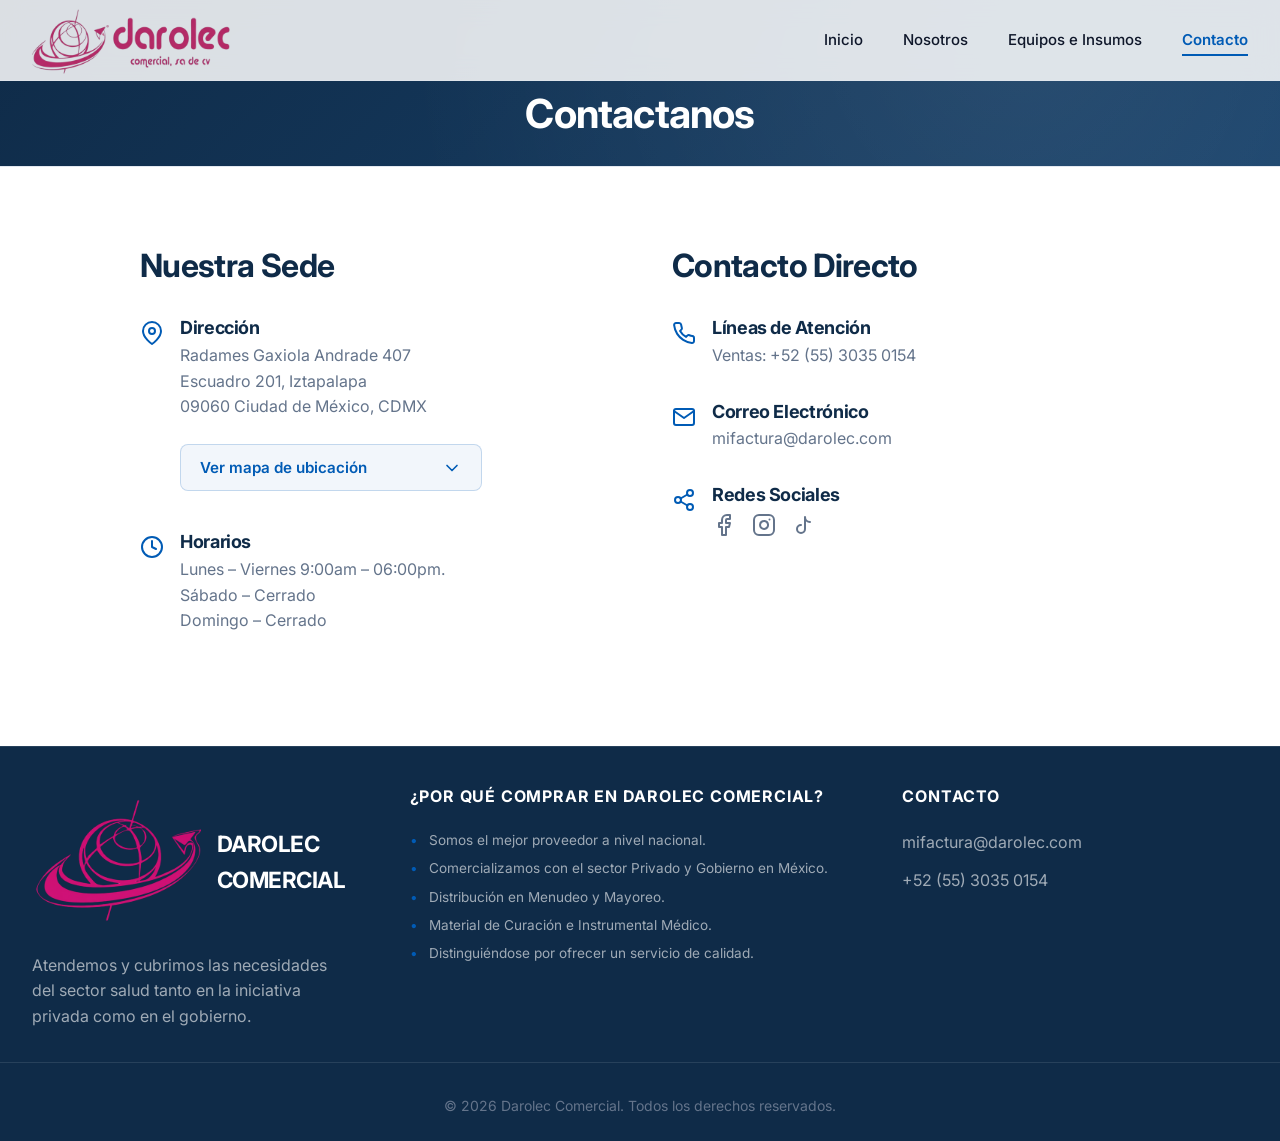
==== corporativa.html @ 9b3cd38b ".9.0" ====
<!DOCTYPE html>
<html lang="es">

<head>
    <meta charset="UTF-8">
    <meta name="viewport" content="width=device-width, initial-scale=1.0">
    <meta name="referrer" content="strict-origin-when-cross-origin">
    <title>Información Corporativa - Darolec Comercial</title>
    <meta name="description"
        content="Conoce más sobre Darolec Comercial, nuestra misión, visión y ubicación. Tu aliado confiable en equipamiento médico.">
    <!-- Google Fonts & Preloads -->
    <link rel="preconnect" href="https://fonts.googleapis.com">
    <link rel="preconnect" href="https://fonts.gstatic.com" crossorigin>
    <link rel="dns-prefetch" href="https://fonts.googleapis.com">
    <link rel="preload" href="css/styles.css" as="style">
    <link rel="preload" href="assets/logos/logolargosinfondo.png" as="image" fetchpriority="high">
    <link href="https://fonts.googleapis.com/css2?family=Inter:wght@300;400;500;600;700&display=swap" rel="stylesheet">
    <link rel="stylesheet" href="css/styles.css">

</head>

<body>
    <!-- Navbar -->
    <a class="skip-link" href="#main">Saltar al contenido</a>
    <noscript><div class="noscript-warning">Activa JavaScript para la mejor experiencia interactiva en esta página.</div></noscript>
    <header class="navbar" id="navbar">
        <div class="container navbar-container">
            <a href="index.html" class="logo">
                <img src="assets/logos/logolargosinfondo.png" alt="Darolec Comercial Logo Largo"
                    fetchpriority="high">
            </a>
            <nav class="nav-links" id="primary-navigation" aria-label="Menú principal">
                <a href="index.html#home">Inicio</a>
                <a href="nosotros.html">Nosotros</a>
                <a href="productos.html">Equipos e Insumos</a>
                <a href="corporativa.html" class="active-link" aria-current="page">Contacto</a>
            </nav>
            <button class="mobile-menu-btn" aria-label="Abrir menú" aria-controls="primary-navigation" aria-expanded="false" id="mobile-menu-btn">
                <span></span>
                <span></span>
                <span></span>
            </button>
        </div>
    </header>

    <main id="main">
        <!-- Page Header -->
        <section class="page-header">
            <div class="container">
                <h1>Contactanos</h1>
            </div>
        </section>

        <!-- Location & Contact -->
        <section class="contact-location" id="contact">
            <div class="container">
                <div class="contact-grid">
                    <div class="contact-info-panel">
                        <h2>Nuestra Sede</h2>

                        <div class="info-item">
                            <div class="info-icon">
                                <svg width="24" height="24" viewBox="0 0 24 24" fill="none" stroke="currentColor"
                                    stroke-width="2" stroke-linecap="round" stroke-linejoin="round">
                                    <path d="M21 10c0 7-9 13-9 13s-9-6-9-13a9 9 0 0 1 18 0z" />
                                    <circle cx="12" cy="10" r="3" />
                                </svg>
                            </div>
                            <div class="info-content">
                                <h4>Dirección</h4>
                                <p>Radames Gaxiola Andrade 407<br>Escuadro 201, Iztapalapa<br>09060 Ciudad de México,
                                    CDMX</p>

                                <!-- Mapa interactivo -->
                                <div class="interactive-map-section">
                                    <button type="button" class="btn-map-toggle" id="btnToggleMap" aria-expanded="false" aria-controls="mapCollapse">
                                        <span>Ver mapa de ubicación</span>
                                        <svg class="map-chevron" id="mapChevron" width="20" height="20"
                                            viewBox="0 0 24 24" fill="none" stroke="currentColor" stroke-width="2"
                                            stroke-linecap="round" stroke-linejoin="round">
                                            <polyline points="6 9 12 15 18 9"></polyline>
                                        </svg>
                                    </button>
                                    <div class="map-collapse-container" id="mapCollapse" aria-hidden="true">
                                        <div class="map-container-inner">
                                            <iframe
                                                title="Mapa de ubicación de Darolec Comercial"
                                                src="https://www.google.com/maps/embed?pb=!1m18!1m12!1m3!1d3764.182037860565!2d-99.11660352625505!3d19.36126894295797!2m3!1f0!2f0!3f0!3m2!1i1024!2i768!4f13.1!3m3!1m2!1s0x85d1fe12f3b15f97%3A0x2757c1150486398f!2sGral.%20Radam%C3%A9s%20Gaxiola%20Andrade%20407%2C%20Escuadr%C3%B3n%20201%2C%20Iztapalapa%2C%2009060%20Ciudad%20de%20M%C3%A9xico%2C%20CDMX!5e0!3m2!1ses!2smx!4v1777330257486!5m2!1ses!2smx"
                                                allowfullscreen loading="lazy"
                                                referrerpolicy="no-referrer-when-downgrade"></iframe>
                                        </div>
                                    </div>
                                </div>
                            </div>
                        </div>

                        <div class="info-item">
                            <div class="info-icon">
                                <svg width="24" height="24" viewBox="0 0 24 24" fill="none" stroke="currentColor"
                                    stroke-width="2" stroke-linecap="round" stroke-linejoin="round">
                                    <circle cx="12" cy="12" r="10"></circle>
                                    <polyline points="12 6 12 12 16 14"></polyline>
                                </svg>
                            </div>
                            <div class="info-content">
                                <h4>Horarios</h4>
                                <p>Lunes – Viernes 9:00am – 06:00pm.<br>
                                    Sábado – Cerrado<br>
                                    Domingo – Cerrado</p>
                            </div>
                        </div>
                    </div>

                    <div class="contact-info-panel">
                        <h2>Contacto Directo</h2>

                        <div class="info-item">
                            <div class="info-icon">
                                <svg width="24" height="24" viewBox="0 0 24 24" fill="none" stroke="currentColor"
                                    stroke-width="2" stroke-linecap="round" stroke-linejoin="round">
                                    <path
                                        d="M22 16.92v3a2 2 0 0 1-2.18 2 19.79 19.79 0 0 1-8.63-3.07 19.5 19.5 0 0 1-6-6 19.79 19.79 0 0 1-3.07-8.67A2 2 0 0 1 4.11 2h3a2 2 0 0 1 2 1.72 12.84 12.84 0 0 0 .7 2.81 2 2 0 0 1-.45 2.11L8.09 9.91a16 16 0 0 0 6 6l1.27-1.27a2 2 0 0 1 2.11-.45 12.84 12.84 0 0 0 2.81.7A2 2 0 0 1 22 16.92z" />
                                </svg>
                            </div>
                            <div class="info-content">
                                <h4>Líneas de Atención</h4>
                                <p>Ventas: +52 (55) 3035 0154</p>
                            </div>
                        </div>

                        <div class="info-item">
                            <div class="info-icon">
                                <svg width="24" height="24" viewBox="0 0 24 24" fill="none" stroke="currentColor"
                                    stroke-width="2" stroke-linecap="round" stroke-linejoin="round">
                                    <path
                                        d="M4 4h16c1.1 0 2 .9 2 2v12c0 1.1-.9 2-2 2H4c-1.1 0-2-.9-2-2V6c0-1.1.9-2 2-2z" />
                                    <polyline points="22,6 12,13 2,6" />
                                </svg>
                            </div>
                            <div class="info-content">
                                <h4>Correo Electrónico</h4>
                                <p>mifactura@darolec.com</p>
                            </div>
                        </div>

                        <div class="info-item">
                            <div class="info-icon">
                                <svg width="24" height="24" viewBox="0 0 24 24" fill="none" stroke="currentColor"
                                    stroke-width="2" stroke-linecap="round" stroke-linejoin="round">
                                    <circle cx="18" cy="5" r="3"></circle>
                                    <circle cx="6" cy="12" r="3"></circle>
                                    <circle cx="18" cy="19" r="3"></circle>
                                    <line x1="8.59" y1="13.51" x2="15.42" y2="17.49"></line>
                                    <line x1="15.41" y1="6.51" x2="8.59" y2="10.49"></line>
                                </svg>
                            </div>
                            <div class="info-content">
                                <h4>Redes Sociales</h4>
                                <div class="social-links-container">
                                    <button type="button" aria-label="Facebook" class="social-link">
                                        <svg width="24" height="24" viewBox="0 0 24 24" fill="none"
                                            stroke="currentColor" stroke-width="2" stroke-linecap="round"
                                            stroke-linejoin="round">
                                            <path d="M18 2h-3a5 5 0 0 0-5 5v3H7v4h3v8h4v-8h3l1-4h-4V7a1 1 0 0 1 1-1h3z">
                                            </path>
                                        </svg>
                                    </button>
                                    <button type="button" aria-label="Instagram" class="social-link">
                                        <svg width="24" height="24" viewBox="0 0 24 24" fill="none"
                                            stroke="currentColor" stroke-width="2" stroke-linecap="round"
                                            stroke-linejoin="round">
                                            <rect x="2" y="2" width="20" height="20" rx="5" ry="5"></rect>
                                            <path d="M16 11.37A4 4 0 1 1 12.63 8 4 4 0 0 1 16 11.37z"></path>
                                            <line x1="17.5" y1="6.5" x2="17.51" y2="6.5"></line>
                                        </svg>
                                    </button>
                                    <button type="button" aria-label="TikTok" class="social-link">
                                        <svg width="24" height="24" viewBox="0 0 24 24" fill="none"
                                            stroke="currentColor" stroke-width="2" stroke-linecap="round"
                                            stroke-linejoin="round">
                                            <path d="M9 12a4 4 0 1 0 4 4V4a5 5 0 0 0 5 5"></path>
                                        </svg>
                                    </button>
                                </div>
                            </div>
                        </div>


                    </div>
                </div>
            </div>
        </section>

    </main>

    <!-- Footer -->
    <footer class="footer">
        <div class="container footer-container">
            <div class="footer-brand">
                <div class="logo">
                    <img src="assets/logos/logo pequeño sinfondo.png" alt="Darolec Comercial Logo" loading="lazy">
                    <span class="logo-wordmark">Darolec <span>Comercial</span></span>
                </div>
                <p>Atendemos y cubrimos las necesidades del sector salud tanto en la iniciativa privada como en el
                    gobierno.</p>
            </div>
            <div class="footer-links">
                <h4>¿Por qué comprar en Darolec Comercial?</h4>
                <ul>
                    <li><span>•</span> Somos el mejor proveedor a nivel nacional.</li>
                    <li><span>•</span> Comercializamos con el sector Privado y Gobierno en México.</li>
                    <li><span>•</span> Distribución en Menudeo y Mayoreo.</li>
                    <li><span>•</span> Material de Curación e Instrumental Médico.</li>
                    <li><span>•</span> Distinguiéndose por ofrecer un servicio de calidad.</li>
                </ul>
            </div>
            <div class="footer-contact">
                <h4>Contacto</h4>
                <p>mifactura@darolec.com</p>
                <p>+52 (55) 3035 0154</p>
            </div>
        </div>
        <div class="footer-bottom">
            <p>&copy; 2026 Darolec Comercial. Todos los derechos reservados.</p>
        </div>
    </footer>

    <noscript>
        <div class="noscript-warning">Este sitio requiere JavaScript para el menú y contenido interactivo. Por favor habilita JavaScript en tu navegador.</div>
    </noscript>
    <script src="js/main.js" defer></script>
</body>

</html>
---- css/styles.css ----
/* Variables Generales */
:root {
  /* Premium Medical Blue Palette */
  --primary: #0f2b48;
  --primary-light: #18426b;
  --accent: #005bb5;
  /* Darkened from #0066cc */
  --accent-hover: #00458a;
  /* Darkened from #0052a3 */
  --accent-glow: rgba(0, 91, 181, 0.4);

  /* Neutral Slate */
  --bg-color: #f8fafc;
  --surface: #ffffff;
  --text-main: #0f172a;
  --text-muted: #64748b;
  --border: #e2e8f0;

  /* Functional */
  --success: #10b981;
  --trust: #0ea5e9;

  /* Typography */
  --font-sans: 'Inter', system-ui, -apple-system, sans-serif;
  font-display: swap;

  /* Shadows */
  --shadow-sm: 0 1px 2px 0 rgba(0, 0, 0, 0.05);
  --shadow-md: 0 4px 6px -1px rgba(0, 0, 0, 0.1), 0 2px 4px -1px rgba(0, 0, 0, 0.06);
  --shadow-lg: 0 10px 15px -3px rgba(0, 0, 0, 0.1), 0 4px 6px -2px rgba(0, 0, 0, 0.05);
  --shadow-glow: 0 0 20px var(--accent-glow);

  /* Transitions */
  --transition-fast: 0.2s cubic-bezier(0.4, 0, 0.2, 1);
  --transition-smooth: 0.4s cubic-bezier(0.4, 0, 0.2, 1);
}

* {
  box-sizing: border-box;
  margin: 0;
  padding: 0;
}

/* Skip link (accessibility) */
.skip-link {
  position: absolute;
  left: -9999px;
  top: auto;
  width: 1px;
  height: 1px;
  overflow: hidden;
}
.skip-link:focus {
  left: 1rem;
  top: 1rem;
  width: auto;
  height: auto;
  padding: 0.5rem 1rem;
  background: var(--accent);
  color: #fff;
  z-index: 2000;
  border-radius: 4px;
  text-decoration: none;
}

.sr-only {
  position: absolute;
  width: 1px;
  height: 1px;
  padding: 0;
  margin: -1px;
  overflow: hidden;
  clip: rect(0, 0, 0, 0);
  white-space: nowrap;
  border: 0;
}

/* Noscript warning style (moved from inline) */
.noscript-warning {
  background: #fff3cd;
  color: #664d03;
  padding: 1rem;
  text-align: center;
  border: 1px solid #ffeeba;
}

/* Placeholder icon default (hidden) and centering when shown) */
.placeholder-icon {
  display: none;
  align-items: center;
  justify-content: center;
  width: 100%;
  height: 100%;
  color: var(--text-muted);
  opacity: 0.5;
}

/* Gallery nav buttons hidden by default; JS will set display when needed */
.gallery-nav {
  display: none;
}

/* Remove inline margin usage between consecutive info-items */
.info-item + .info-item {
  margin-top: 1.5rem;
}

/* Product badges container tweaks to avoid inline margin */
.product-badges-container .product-badge {
  margin-bottom: 0;
}
html {
  scroll-behavior: smooth;
  font-size: 16px;
}

@media (max-width: 992px) {
  html {
    font-size: 15px;
  }
}

@media (max-width: 480px) {
  html {
    font-size: 14px;
  }
}

body {
  font-family: var(--font-sans);
  background-color: var(--bg-color);
  color: var(--text-main);
  line-height: 1.6;
  -webkit-font-smoothing: antialiased;
  -moz-osx-font-smoothing: grayscale;
}

/* Layout */
.container {
  width: 100%;
  max-width: 1280px;
  margin: 0 auto;
  padding: 0 2rem;
}

/* Typography elements */
h1,
h2,
h3,
h4 {
  color: var(--primary);
  line-height: 1.2;
  font-weight: 700;
  letter-spacing: -0.02em;
}

p {
  color: var(--text-muted);
}

a {
  text-decoration: none;
  color: inherit;
}

/* Navbar */
.navbar {
  position: fixed;
  top: 0;
  width: 100%;
  z-index: 1000;
  background: rgba(255, 255, 255, 0.85);
  backdrop-filter: blur(12px);
  -webkit-backdrop-filter: blur(12px);
  border-bottom: 1px solid rgba(226, 232, 240, 0.5);
  transition: var(--transition-smooth);
}

.navbar.scrolled {
  background: rgba(255, 255, 255, 0.98);
  box-shadow: var(--shadow-sm);
  padding: 0.5rem 0;
}

.navbar-container {
  display: flex;
  justify-content: space-between;
  align-items: center;
  height: 80px;
  transition: height var(--transition-smooth);
}

.navbar.scrolled .navbar-container {
  height: 64px;
}

.logo {
  font-size: 1.25rem;
  font-weight: 700;
  color: var(--primary);
  display: flex;
  align-items: center;
  gap: 1rem;
}

.logo img {
  height: 150px;
  width: auto;
  object-fit: contain;
  filter: none;
}

.logo-wordmark {
  font-weight: 700;
  letter-spacing: -0.5px;
  text-transform: uppercase;
  font-size: 1.4rem;
}

.logo-wordmark span {
  font-weight: inherit;
  letter-spacing: inherit;
}

.nav-links {
  display: flex;
  align-items: center;
  gap: 2.5rem;
}

.nav-links a:not(.btn) {
  font-weight: 500;
  color: var(--text-main);
  font-size: 0.9375rem;
  transition: color var(--transition-fast);
  position: relative;
}

.nav-links a:not(.btn):hover {
  color: var(--accent);
}

.nav-links a:not(.btn)::after {
  content: '';
  position: absolute;
  bottom: -4px;
  left: 0;
  width: 0;
  height: 2px;
  background-color: var(--accent);
  transition: width var(--transition-fast);
}

.nav-links a:not(.btn):hover::after {
  width: 100%;
}

.mobile-menu-btn {
  display: none;
  background: none;
  border: none;
  cursor: pointer;
  flex-direction: column;
  gap: 5px;
}

.mobile-menu-btn span {
  width: 24px;
  height: 2px;
  background-color: var(--primary);
  transition: var(--transition-fast);
}

/* Buttons */
.btn {
  display: inline-flex;
  align-items: center;
  justify-content: center;
  padding: 0.75rem 1.5rem;
  font-weight: 500;
  border-radius: 6px;
  transition: all var(--transition-fast);
  cursor: pointer;
  text-align: center;
}

.btn-primary {
  background-color: var(--accent);
  color: #fff;
  border: 1px solid transparent;
  box-shadow: 0 4px 14px 0 rgba(0, 102, 204, 0.39);
}

.btn-primary:hover {
  background-color: var(--accent-hover);
  transform: translateY(-1px);
  box-shadow: 0 6px 20px rgba(0, 102, 204, 0.23);
  color: #fff;
}

.btn-outline {
  background-color: transparent;
  color: var(--surface);
  border: 1px solid rgba(255, 255, 255, 0.6);
}

.btn-outline:hover {
  background-color: rgba(255, 255, 255, 0.1);
  border-color: #fff;
  color: #fff;
}

.btn-sm {
  padding: 0.5rem 1rem;
  font-size: 0.875rem;
}

.btn-lg {
  padding: 0.875rem 2rem;
  font-size: 1.125rem;
}

.btn-block {
  width: 100%;
}

.btn-link {
  color: var(--accent);
  font-weight: 500;
  display: inline-flex;
  align-items: center;
  gap: 0.5rem;
  transition: gap var(--transition-fast);
}

.btn-link:hover {
  gap: 0.75rem;
  color: var(--accent-hover);
}

.whatsapp-float-btn {
  position: fixed;
  right: 1.25rem;
  bottom: 1.25rem;
  z-index: 1200;
  display: inline-flex;
  align-items: center;
  justify-content: center;
  gap: 0;
  width: 68px;
  min-width: 68px;
  height: 68px;
  padding: 0;
  background-color: #1fae48;
  color: #ffffff;
  border: none;
  border-radius: 999px;
  box-shadow: 0 18px 32px rgba(15, 23, 42, 0.22);
  font-weight: 700;
  text-decoration: none;
  transition: width var(--transition-smooth), transform var(--transition-smooth), box-shadow var(--transition-smooth), background-color var(--transition-smooth), color var(--transition-smooth);
  overflow: hidden;
}

.whatsapp-float-btn:hover {
  width: auto;
  padding: 0 1rem;
  background-color: #158f3a;
  color: #ffffff;
  box-shadow: 0 20px 44px rgba(15, 23, 42, 0.28);
  transform: translateY(-2px);
}

.whatsapp-float-btn span {
  display: inline-block;
  max-width: 0;
  opacity: 0;
  overflow: hidden;
  white-space: nowrap;
  transition: max-width var(--transition-smooth), opacity var(--transition-smooth), transform var(--transition-smooth);
  transform: translateX(-4px);
}

.whatsapp-float-btn:hover span {
  max-width: 220px;
  opacity: 1;
  transform: translateX(0);
}

.whatsapp-float-btn svg {
  width: 2.35rem;
  height: 2.35rem;
  fill: currentColor;
  flex-shrink: 0;
}

@media (max-width: 640px) {
  .whatsapp-float-btn {
    right: 0.85rem;
    bottom: 0.85rem;
    width: 52px;
    min-width: 52px;
    height: 52px;
    padding: 0.75rem;
    font-size: 0.95rem;
  }

  .whatsapp-float-btn:hover {
    padding: 0.75rem 0.95rem;
  }
}

/* Hero Section */
.hero {
  position: relative;
  min-height: 100vh;
  display: flex;
  align-items: center;
  padding-top: 140px;
  overflow: hidden;
}

.hero-bg {
  position: absolute;
  top: 0;
  left: 0;
  width: 100%;
  height: 100%;
  background-color: var(--primary);
  background-image: url('../assets/hero_bg.png');
  background-size: cover;
  background-position: center;
  z-index: -2;
}

.hero-overlay {
  position: absolute;
  top: 0;
  left: 0;
  width: 100%;
  height: 100%;
  background: linear-gradient(90deg, var(--primary) 0%, rgba(15, 43, 72, 0.85) 50%, rgba(15, 43, 72, 0.4) 100%);
  z-index: -1;
}

.hero-container {
  display: flex;
  justify-content: space-between;
  align-items: center;
  gap: 4rem;
  flex-wrap: wrap;
}

/* Hero Split Layout */
.hero-text-and-search {
  flex: 1;
  min-width: 280px;
  width: 100%;
  max-width: 550px;
  z-index: 2;
  color: #fff;
  padding-right: 2rem;
}

.hero-main-title {
  color: #fff;
  font-size: 3.5rem;
  margin-bottom: 1.5rem;
  font-weight: 800;
  line-height: 1.1;
  text-shadow: 0 4px 20px rgba(0, 0, 0, 0.3);
}

.hero-subtitle {
  color: rgba(255, 255, 255, 0.9);
  font-size: 1.15rem;
  margin-bottom: 3rem;
  line-height: 1.6;
  font-weight: 400;
}

/* Glassmorphism Search Bar */
.search-glass-container {
  display: flex;
  align-items: center;
  background: rgba(255, 255, 255, 0.1);
  backdrop-filter: blur(16px);
  -webkit-backdrop-filter: blur(16px);
  border: 1px solid rgba(255, 255, 255, 0.2);
  border-radius: 50px;
  padding: 8px 10px 8px 24px;
  box-shadow: 0 10px 30px rgba(0, 0, 0, 0.2);
  transition: all var(--transition-smooth);
}

.search-glass-container:focus-within {
  background: rgba(255, 255, 255, 0.15);
  border-color: rgba(255, 255, 255, 0.4);
  box-shadow: 0 15px 40px rgba(0, 0, 0, 0.3), 0 0 20px rgba(0, 163, 255, 0.3);
}

.search-glass-input {
  flex: 1;
  background: transparent;
  border: none;
  color: #fff;
  font-size: 1.05rem;
  outline: none;
}

.search-glass-input::placeholder {
  color: rgba(255, 255, 255, 0.6);
}

.search-glass-btn {
  background: var(--accent);
  color: #fff;
  border: none;
  width: 46px;
  height: 46px;
  border-radius: 50%;
  display: flex;
  justify-content: center;
  align-items: center;
  cursor: pointer;
  transition: all var(--transition-fast);
  box-shadow: 0 4px 15px rgba(0, 91, 181, 0.5);
}

.search-glass-btn:hover {
  background: var(--accent-hover);
  transform: scale(1.05);
}

/* Hero Animated Gallery (Orbit Design) */
.hero-animated-gallery {
  flex: 1;
  min-width: 280px;
  width: 100%;
  height: 500px;
  position: relative;
  display: flex;
  justify-content: center;
  align-items: center;
  perspective: 1000px;
}

.gallery-orbit {
  position: relative;
  width: 400px;
  height: 400px;
  border-radius: 50%;
  border: 1px dashed rgba(255, 255, 255, 0.15);
  animation: slowSpin 30s linear infinite;
  display: flex;
  justify-content: center;
  align-items: center;
}

.gallery-center-glow {
  position: absolute;
  width: 150px;
  height: 150px;
  background: radial-gradient(circle, rgba(0, 163, 255, 0.4) 0%, transparent 70%);
  border-radius: 50%;
  filter: blur(20px);
  animation: pulseGlow 4s infinite alternate ease-in-out;
}

.orbit-item {
  position: absolute;
  width: 140px;
  height: 140px;
  transform-origin: center;
  animation: counterSpin 30s linear infinite;
}

/* Base counter rotation for items so they stay upright */
.item-card {
  width: 100%;
  height: 100%;
  background: rgba(255, 255, 255, 0.03);
  backdrop-filter: blur(12px);
  -webkit-backdrop-filter: blur(12px);
  border: 1px solid rgba(255, 255, 255, 0.15);
  border-radius: 20px;
  display: flex;
  justify-content: center;
  align-items: center;
  position: relative;
  box-shadow: 0 10px 25px rgba(0, 0, 0, 0.2);
  transition: all 0.4s ease;
  text-decoration: none;
}

.item-card:hover {
  transform: scale(1.2) !important;
  z-index: 20;
  border-color: rgba(255, 255, 255, 0.4);
  background: rgba(255, 255, 255, 0.1);
  box-shadow: 0 20px 40px rgba(0, 0, 0, 0.4);
}

.item-card-bg {
  position: absolute;
  inset: 0;
  border-radius: 20px;
  opacity: 0.5;
  transition: opacity 0.4s ease;
  z-index: 0;
}

.item-card:hover .item-card-bg {
  opacity: 1;
}

.fushan-glow {
  background: radial-gradient(circle at 50% 50%, rgba(16, 185, 129, 0.2) 0%, transparent 70%);
}

.curaway-glow {
  background: radial-gradient(circle at 50% 50%, rgba(220, 38, 38, 0.2) 0%, transparent 70%);
}

.zhongshan-glow {
  background: radial-gradient(circle at 50% 50%, rgba(0, 163, 255, 0.2) 0%, transparent 70%);
}

.kindly-glow {
  background: radial-gradient(circle at 50% 50%, rgba(139, 92, 246, 0.2) 0%, transparent 70%);
}

.item-card img {
  width: 80%;
  height: 80%;
  object-fit: contain;
  z-index: 1;
  filter: drop-shadow(0 8px 12px rgba(0, 0, 0, 0.3));
  transition: transform 0.4s ease;
}

.item-card:hover img {
  transform: scale(1.1);
}

.item-tag {
  position: absolute;
  bottom: -12px;
  padding: 4px 12px;
  color: #fff;
  font-size: 0.7rem;
  font-weight: 700;
  border-radius: 12px;
  white-space: nowrap;
  opacity: 0;
  transform: translateY(10px);
  transition: all 0.3s ease;
  z-index: 2;
  box-shadow: 0 4px 10px rgba(0, 0, 0, 0.3);
}

.item-card:hover .item-tag {
  opacity: 1;
  transform: translateY(0);
}

.fushan-tag {
  background: #10b981;
}

.curaway-tag {
  background: #dc2626;
}

.zhongshan-tag {
  background: #0ea5e9;
}

.kindly-tag {
  background: #8b5cf6;
}

/* Positioning on the orbit (Perfect Pentagon for 5 items) */
.item-1 {
  top: -50px;
  left: 130px;
}

.item-2 {
  top: 75px;
  left: 301px;
}

.item-3 {
  top: 275px;
  left: 235px;
}

.item-4 {
  top: 275px;
  left: 25px;
}

.item-5 {
  top: 75px;
  left: -41px;
}

@keyframes slowSpin {
  100% {
    transform: rotate(360deg);
  }
}

@keyframes counterSpin {
  100% {
    transform: rotate(-360deg);
  }
}

@keyframes pulseGlow {
  0% {
    transform: scale(0.8);
    opacity: 0.4;
  }

  100% {
    transform: scale(1.2);
    opacity: 0.7;
  }
}

@media (max-width: 992px) {
  .hero-container {
    flex-direction: column;
    text-align: center;
    gap: 3rem;
  }

  .hero-text-and-search {
    padding-right: 0;
    margin-top: 2rem;
    max-width: 100%;
  }

  .search-glass-container {
    max-width: 100%;
    width: 100%;
    margin: 0 auto;
  }
}

@media (max-width: 768px) {
  .hero-animated-gallery {
    transform: scale(0.85);
    height: 380px;
  }

  .hero-main-title {
    font-size: 2.8rem;
  }
}

@media (max-width: 576px) {
  .hero-animated-gallery {
    transform: scale(0.65);
    height: 300px;
    margin-top: -3rem;
  }

  .hero-main-title {
    font-size: 2.2rem;
    line-height: 1.2;
  }

  .hero-subtitle {
    font-size: 1rem;
    margin-bottom: 2rem;
  }

  .search-glass-input {
    font-size: 0.95rem;
  }
}



.hero-brands {
  display: grid;
  grid-template-columns: repeat(2, 1fr);
  gap: 1.5rem;
  flex: 1;
  max-width: 450px;
  min-width: 300px;
  animation: fadeUp 1s ease-out forwards;
  animation-delay: 0.2s;
  opacity: 0;
}

.brand-logo {
  display: flex;
  align-items: center;
  justify-content: center;
  background: rgba(10, 20, 35, 0.4);
  backdrop-filter: blur(8px);
  -webkit-backdrop-filter: blur(8px);
  border: 1px solid rgba(255, 255, 255, 0.1);
  border-radius: 12px;
  padding: 1.5rem;
  color: #fff;
  transition: all var(--transition-smooth);
}

.brand-logo:hover {
  background: rgba(10, 20, 35, 0.65);
  transform: translateY(-5px);
  border-color: rgba(255, 255, 255, 0.3);
  box-shadow: 0 10px 20px rgba(0, 0, 0, 0.2);
}

.brand-logo:hover .brand-svg text {
  fill: var(--accent);
  transition: fill 0.3s ease;
}

.brand-svg {
  width: 100%;
  max-width: 140px;
  height: auto;
}

.hero-content h1 {
  color: var(--surface);
  font-size: 3.5rem;
  margin-bottom: 1.5rem;
}

.hero-content p {
  color: rgba(255, 255, 255, 0.85);
  font-size: 1.125rem;
  margin-bottom: 2.5rem;
  font-weight: 300;
}

.badge {
  display: inline-block;
  background: rgba(255, 255, 255, 0.1);
  backdrop-filter: blur(4px);
  -webkit-backdrop-filter: blur(4px);
  border: 1px solid rgba(255, 255, 255, 0.2);
  padding: 0.5rem 1rem;
  border-radius: 100px;
  font-size: 0.875rem;
  font-weight: 500;
  margin-bottom: 1.5rem;
  text-transform: uppercase;
  letter-spacing: 0.05em;
  color: var(--trust);
}



/* Trust Bar */
.trust-bar {
  background-color: var(--surface);
  padding: 1.5rem 0;
  border-bottom: 1px solid var(--border);
  box-shadow: 0 4px 20px rgba(0, 0, 0, 0.03);
  position: relative;
  z-index: 10;
  transform: translateY(-50%);
  width: 90%;
  max-width: 1280px;
  margin: 0 auto;
  border-radius: 8px;
}

.trust-logos {
  display: flex;
  justify-content: space-between;
  align-items: center;
  flex-wrap: wrap;
  gap: 1rem;
}

.trust-item {
  display: flex;
  align-items: center;
  gap: 0.5rem;
  font-weight: 500;
  color: var(--primary);
  font-size: 0.9375rem;
}

.trust-item .check {
  display: inline-flex;
  align-items: center;
  justify-content: center;
  width: 20px;
  height: 20px;
  background-color: rgba(16, 185, 129, 0.1);
  color: var(--success);
  border-radius: 50%;
  font-size: 0.75rem;
}

/* Sections Common */
section {
  padding: 6rem 0;
}

.section-header {
  text-align: center;
  max-width: 700px;
  margin: 0 auto 4rem auto;
}

.section-header h2 {
  font-size: 2.5rem;
  margin-bottom: 1rem;
  position: relative;
  display: inline-block;
}

.section-header h2::after {
  content: '';
  position: absolute;
  bottom: -10px;
  left: 50%;
  transform: translateX(-50%);
  width: 60px;
  height: 3px;
  background-color: var(--accent);
  border-radius: 3px;
}

.section-header p {
  font-size: 1.125rem;
}

/* Products Grid */
.products {
  background-color: var(--bg-color);
  margin-top: -3rem;
}

.products-layout {
  display: grid;
  grid-template-columns: 280px 1fr;
  gap: 2rem;
  align-items: start;
}

/* Light Theme Sidebar Filters */
.sidebar-filters {
  background-color: var(--surface);
  border-radius: 8px;
  padding: 1.5rem;
  color: var(--text-main);
  box-shadow: var(--shadow-md);
  border: 1px solid var(--border);
  position: sticky;
  top: 100px;
}

@media (max-width: 992px) {
  .products-layout {
    grid-template-columns: 1fr;
  }

  .sidebar-filters {
    position: static;
    margin-bottom: 2rem;
  }
}

.sidebar-filters .search-container {
  background-color: var(--bg-color);
  border: 1px solid var(--border);
  border-radius: 6px;
  padding: 0.5rem 1rem;
  display: flex;
  align-items: center;
  gap: 0.5rem;
  margin-bottom: 2rem;
}

.sidebar-filters .search-input {
  background: transparent;
  border: none;
  color: var(--text-main);
  width: 100%;
  padding: 0;
  outline: none;
  box-shadow: none;
}

.sidebar-filters .search-icon {
  color: var(--text-muted);
  flex-shrink: 0;
  position: static;
  transform: none;
}

.filter-section {
  margin-bottom: 1rem;
  border-bottom: 1px solid var(--border);
  padding-bottom: 1rem;
}

.filter-section:last-child {
  border-bottom: none;
  margin-bottom: 0;
  padding-bottom: 0;
}

.filter-header {
  display: flex;
  justify-content: space-between;
  align-items: center;
  cursor: pointer;
  padding: 0.5rem 0;
}

.filter-header h3 {
  color: var(--primary);
  font-size: 0.85rem;
  font-weight: 700;
  letter-spacing: 1px;
  margin: 0;
}

.filter-header .chevron {
  transition: transform 0.3s ease;
  color: var(--primary);
}

.filter-section.collapsed .filter-header .chevron {
  transform: rotate(180deg);
}

.filter-content {
  margin-top: 1rem;
  display: flex;
  flex-direction: column;
  gap: 0.75rem;
  transition: max-height 0.3s ease, opacity 0.3s ease;
  max-height: 500px;
  overflow: hidden;
  opacity: 1;
}

.filter-section.collapsed .filter-content {
  max-height: 0;
  opacity: 0;
  margin-top: 0;
}

/* Custom Checkbox */
.custom-checkbox {
  display: flex;
  align-items: center;
  position: relative;
  padding-left: 30px;
  cursor: pointer;
  font-size: 0.9rem;
  color: var(--text-muted);
  user-select: none;
  transition: color 0.2s;
}

.custom-checkbox:hover {
  color: var(--text-main);
}

.custom-checkbox input {
  position: absolute;
  opacity: 0;
  cursor: pointer;
  height: 0;
  width: 0;
}

.checkmark {
  position: absolute;
  top: 50%;
  left: 0;
  transform: translateY(-50%);
  height: 20px;
  width: 20px;
  background-color: var(--surface);
  border: 1px solid var(--border);
  border-radius: 4px;
  transition: all 0.2s;
}

.custom-checkbox:hover input~.checkmark {
  background-color: var(--bg-color);
  border-color: #cbd5e1;
}

.custom-checkbox input:checked~.checkmark {
  background-color: var(--accent);
  border-color: var(--accent);
}

.checkmark:after {
  content: "";
  position: absolute;
  display: none;
}

.custom-checkbox input:checked~.checkmark:after {
  display: block;
}

.custom-checkbox .checkmark:after {
  left: 6px;
  top: 2px;
  width: 5px;
  height: 10px;
  border: solid #fff;
  border-width: 0 2px 2px 0;
  transform: rotate(45deg);
}

.products-main {
  flex: 1;
  min-width: 0;
  /* Prevents overflow in flex/grid */
}

.product-grid {
  display: grid;
  grid-template-columns: repeat(auto-fill, minmax(260px, 1fr));
  gap: 2.5rem;
}

.product-card {
  background: var(--surface);
  border-radius: 12px;
  overflow: hidden;
  box-shadow: var(--shadow-sm);
  transition: var(--transition-smooth);
  border: 1px solid var(--border);
  display: flex;
  flex-direction: column;
}

.product-card:hover {
  transform: translateY(-8px);
  box-shadow: var(--shadow-lg);
  border-color: rgba(37, 99, 235, 0.2);
}

.product-image {
  aspect-ratio: 1 / 1;
  background-color: #f1f5f9;
  position: relative;
  overflow: hidden;
  display: flex;
  align-items: center;
  justify-content: center;
}

.product-image img {
  width: 100%;
  height: 100%;
  object-fit: contain;
  padding: 0;
  transition: transform 0.6s ease;
}

.product-card:hover .product-image img {
  transform: scale(1.05);
}

.image-overlay {
  position: absolute;
  top: 0;
  left: 0;
  width: 100%;
  height: 100%;
  background: linear-gradient(to top, rgba(0, 0, 0, 0.1), transparent);
}

.placeholder-icon {
  color: var(--text-muted);
  opacity: 0.5;
}

.product-info {
  padding: 2rem;
  flex: 1;
  display: flex;
  flex-direction: column;
}

.product-title {
  font-size: 1.25rem;
  margin-bottom: 0.75rem;
}

.product-desc {
  margin-bottom: 1.5rem;
  flex: 1;
}

/* Featured Card Animation */
.featured-card {
  background: var(--surface);
  border-radius: 12px;
  overflow: hidden;
  box-shadow: var(--shadow-sm);
  border: 1px solid var(--border);
  transition: all 0.4s ease;
  height: 420px;
  display: flex;
  flex-direction: column;
}

.featured-card:hover {
  box-shadow: 0 15px 30px rgba(0, 0, 0, 0.1);
  transform: translateY(-8px);
}

.fc-image {
  flex: 1;
  background: #f1f5f9;
  padding: 0;
  transition: all 0.4s ease;
  display: flex;
  align-items: center;
  justify-content: center;
  overflow: hidden;
}



.fc-image img {
  width: 100%;
  height: 100%;
  object-fit: contain;
  padding: 0;
  transition: transform 0.4s ease;
}

.featured-card:hover .fc-image img {
  transform: scale(1.1);
}

.fc-details {
  padding: 1.25rem 1.5rem;
  background: var(--surface);
  position: relative;
  z-index: 2;
  transition: all 0.4s ease;
}

.fc-cat {
  font-size: 0.78rem;
  color: var(--text-muted);
  text-transform: uppercase;
  letter-spacing: 1px;
  margin-bottom: 0.3rem;
  font-weight: 600;
}

.fc-title {
  font-size: 1.15rem;
  font-weight: 700;
  color: var(--primary);
  margin-bottom: 0.5rem;
  display: -webkit-box;
  -webkit-line-clamp: 2;
  line-clamp: 2;
  -webkit-box-orient: vertical;
  overflow: hidden;
  text-overflow: ellipsis;
  line-height: 1.2;
}

.fc-desc {
  display: -webkit-box;
  -webkit-line-clamp: 2;
  line-clamp: 2;
  -webkit-box-orient: vertical;
  overflow: hidden;
  margin-top: 0.5rem;
  font-size: 0.85rem;
  color: var(--text-muted);
  line-height: 1.4;
}

.fc-drawer {
  background: var(--surface);
  padding: 0 1.5rem;
  max-height: 0;
  opacity: 0;
  overflow: hidden;
  transition: all 0.4s ease;
  z-index: 1;
}

.featured-card:hover .fc-drawer {
  max-height: 250px;
  padding: 0 1.5rem 1.5rem 1.5rem;
  opacity: 1;
}

/* Always show drawer on touch screens and mobile where hover is not available */
@media (hover: none),
(max-width: 992px) {
  .fc-drawer {
    max-height: 300px;
    padding: 0 1.5rem 1.5rem 1.5rem;
    opacity: 1;
  }
}

.fc-spec-row {
  display: flex;
  justify-content: space-between;
  align-items: flex-start;
  margin-bottom: 1rem;
  border-top: 1px solid var(--border);
  padding-top: 1rem;
}

.fc-spec-title {
  font-size: 0.75rem;
  font-weight: 700;
  color: var(--text-muted);
  text-transform: uppercase;
  margin-bottom: 0.3rem;
}

.fc-spec-val {
  font-size: 0.9rem;
  color: var(--text-main);
  font-weight: 600;
}

/* Interactive Brand Cards */
.brands-interactive-container {
  display: grid;
  grid-template-columns: repeat(6, 120px);
  gap: 2rem;
  justify-content: space-around;
  align-items: center;
  margin-top: 2.5rem;
  padding-bottom: 1rem;
}

@media (max-width: 1100px) {
  .brands-interactive-container {
    grid-template-columns: repeat(auto-fit, minmax(120px, 1fr));
    max-width: 1000px;
    margin: 2.5rem auto 0;
    gap: 2rem;
  }
}

@media (max-width: 600px) {
  .brands-interactive-container {
    grid-template-columns: minmax(auto, 350px);
    gap: 1.5rem;
  }
}

.card-slot {
  position: relative;
  width: 120px;
  height: 120px;
}

.brand-interactive-card {
  position: absolute;
  top: 0;
  left: 50%;
  transform: translateX(-50%);
  width: 120px;
  height: 120px;
  cursor: pointer;
  z-index: 1;
  transition: width 0.5s, height 0.5s, z-index 0s;
  transition-delay: 0.5s, 0.5s, 0.5s;
}

.brand-interactive-card:hover {
  width: 320px;
  height: 140px;
  z-index: 10;
  transition-delay: 0.5s, 0.5s, 0s;
}


.brand-interactive-card .card-bg {
  position: absolute;
  top: 0;
  left: 0;
  width: 100%;
  height: 100%;
  background: var(--surface);
  border-radius: 50%;
  box-shadow: 0 10px 25px rgba(15, 43, 72, 0.15);
  transition: 0.5s;
  transition-delay: 0.5s;
}

.brand-interactive-card:hover .card-bg {
  border-radius: 20px;
  background: linear-gradient(135deg, var(--accent), var(--primary));
  transition-delay: 0.5s;
}

.brand-interactive-card .logo-container {
  position: absolute;
  top: 0;
  left: 0;
  width: 100%;
  height: 100%;
  border-radius: 50%;
  overflow: hidden;
  display: flex;
  justify-content: center;
  align-items: center;
  transform: scale(1);
  transition: 0.5s;
  transition-delay: 1s;
  /* Show logo after width shrinks fully */
}

.brand-interactive-card:hover .logo-container {
  transform: scale(0);
  transition-delay: 0s;
  /* Shrink immediately on hover */
}

.brand-interactive-card .card-content {
  position: absolute;
  top: 50%;
  left: 20px;
  transform: translateY(-50%);
  width: 160px;
  opacity: 0;
  visibility: hidden;
  transition: 0.5s;
  transition-delay: 0s;
  /* Hide text immediately on unhover */
  z-index: 2;
}

.brand-interactive-card:hover .card-content {
  opacity: 1;
  visibility: visible;
  transition-delay: 0.8s;
  /* Show text after card has mostly expanded */
}

.brand-interactive-card .card-content h3 {
  color: #fff;
  font-size: 1.25rem;
  margin-bottom: 0.4rem;
}

.brand-interactive-card .card-content p {
  color: rgba(255, 255, 255, 0.85);
  font-size: 0.75rem;
  margin-bottom: 0.8rem;
  line-height: 1.3;
  display: -webkit-box;
  -webkit-line-clamp: 4;
  line-clamp: 4;
  /* Número máximo de líneas */
  -webkit-box-orient: vertical;
  overflow: hidden;
  text-overflow: ellipsis;
}

.brand-interactive-card .product-img {
  position: absolute;
  top: 50%;
  left: 50%;
  transform: translate(-50%, -50%) scale(0) rotate(315deg);
  height: 160px;
  object-fit: contain;
  transition: 0.5s ease-in-out;
  pointer-events: none;
  z-index: 3;
}

.brand-interactive-card:hover .product-img {
  left: 75%;
  transform: translate(-50%, -50%) scale(1) rotate(0deg);
  transition-delay: 0.5s;
  /* Pop out as the card expands */
  filter: drop-shadow(-10px 10px 15px rgba(0, 0, 0, 0.4));
}

@media (max-width: 600px) {
  .card-slot {
    width: 100%;
    height: 140px;
  }

  .brand-interactive-card {
    width: 100%;
    height: 140px;
  }

  .brand-interactive-card:hover {
    width: 100%;
    height: 140px;
  }

  .brand-interactive-card .card-bg {
    border-radius: 20px !important;
    background: linear-gradient(135deg, var(--accent), var(--primary)) !important;
  }

  .brand-interactive-card .logo-container {
    display: none !important;
  }

  .brand-interactive-card .card-content {
    opacity: 1 !important;
    visibility: visible !important;
    width: calc(100% - 130px) !important;
    left: 20px !important;
    z-index: 5 !important;
  }

  .brand-interactive-card .product-img {
    left: auto !important;
    right: 15px !important;
    transform: translateY(-50%) !important;
    height: 100px !important;
    z-index: 4 !important;
  }

  .brand-interactive-card:hover .product-img {
    height: 105px !important;
  }
}

/* Brand Card Custom Logo Styles */
.brand-img-logo {
  max-width: 105px;
  max-height: 75px;
  object-fit: contain;
  mix-blend-mode: multiply;
}

.brand-img-weikang {
  max-width: 115px;
  max-height: 85px;
  object-fit: contain;
  mix-blend-mode: multiply;
  transform: scale(1.25);
}

.btn-white {
  color: #fff !important;
}

/* Featured Products Section Utility */
.featured-products-home {
  padding-top: 0;
  padding-bottom: 2rem;
  background-color: var(--bg-color);
}

.featured-load-more {
  text-align: center;
  margin-top: 3rem;
}

.btn-featured-more {
  color: var(--text-main);
  border-color: var(--border);
  background: var(--surface);
  display: inline-block;
}

.btn-featured-more:hover {
  background-color: var(--primary);
  color: #fff !important;
  border-color: var(--primary);
}

/* Delivery Methods Component */
.delivery-methods-wrapper {
  margin-bottom: 2.5rem;
}

.delivery-methods-title {
  font-size: 1.25rem;
  color: var(--text-main);
  margin-bottom: 1rem;
  font-weight: 600;
}

.delivery-methods-grid {
  display: grid;
  grid-template-columns: repeat(auto-fit, minmax(200px, 1fr));
  gap: 1rem;
}

.delivery-method-card {
  border: 1px solid var(--border);
  border-radius: 8px;
  padding: 1rem;
  background: var(--surface);
}

.delivery-method-header {
  display: flex;
  align-items: center;
  gap: 0.75rem;
  margin-bottom: 0.75rem;
}

.delivery-icon-container {
  width: 40px;
  height: 40px;
  background: rgba(59, 130, 246, 0.1);
  border-radius: 50%;
  display: flex;
  align-items: center;
  justify-content: center;
  color: #3b82f6;
}

.delivery-method-title {
  font-size: 1.05rem;
  color: var(--text-main);
  margin: 0;
  font-weight: 600;
}

.delivery-method-desc {
  color: var(--text-muted);
  font-size: 0.95rem;
  margin: 0;
}

.branch-link {
  color: var(--accent);
  font-size: 0.95rem;
  margin: 0;
  display: inline-flex;
  align-items: center;
  gap: 0.25rem;
  font-weight: 500;
  text-decoration: none;
}

.branch-link:hover {
  text-decoration: underline;
}

/* Search Dropdown Styles (to replace JS-injected styles) */
.search-dropdown {
  position: absolute;
  top: 100%;
  left: 0;
  width: 100%;
  background: #fff;
  border-radius: 8px;
  box-shadow: var(--shadow-md);
  z-index: 1000;
  max-height: 300px;
  overflow-y: auto;
  margin-top: 0.5rem;
  text-align: left;
}

.search-result-item {
  display: flex;
  align-items: center;
  gap: 1rem;
  padding: 0.75rem 1rem;
  color: var(--text-main);
  text-decoration: none;
  border-bottom: 1px solid var(--border);
  transition: background 0.2s;
}

.search-result-item:hover {
  background: rgba(15, 43, 72, 0.05);
}

.search-result-img {
  width: 40px;
  height: 40px;
  object-fit: cover;
  border-radius: 4px;
  flex-shrink: 0;
}

.search-result-info strong {
  display: block;
  font-size: 0.95rem;
}

.search-result-info span {
  font-size: 0.8rem;
  color: var(--text-muted);
}

.search-empty {
  padding: 1rem;
  color: var(--text-muted);
  font-size: 0.9rem;
}

/* Utilities */
.text-center {
  text-align: center;
}

.text-right {
  text-align: right;
}

.mb-1 {
  margin-bottom: 0.25rem;
}

.mb-2 {
  margin-bottom: 0.5rem;
}

.mt-4 {
  margin-top: 1rem;
}

.line-clamp-2 {
  display: -webkit-box;
  -webkit-line-clamp: 2;
  line-clamp: 2;
  -webkit-box-orient: vertical;
  overflow: hidden;
}

.line-clamp-3 {
  display: -webkit-box;
  -webkit-line-clamp: 3;
  line-clamp: 3;
  -webkit-box-orient: vertical;
  overflow: hidden;
}

/* Results Feedback */
.no-results-container {
  grid-column: 1 / -1;
  text-align: center;
  padding: 4rem 1rem;
  color: var(--text-muted);
}

.no-results-icon {
  margin-bottom: 1rem;
  opacity: 0.3;
}

.no-results-link {
  color: var(--accent);
  font-weight: 600;
  text-decoration: underline;
  font-size: 1.1rem;
}

.fuzzy-feedback-msg {
  grid-column: 1 / -1;
  padding: 1rem 1.5rem;
  background-color: rgba(16, 185, 129, 0.08);
  color: var(--primary);
  border-radius: 8px;
  margin-bottom: 1rem;
  border: 1px solid rgba(16, 185, 129, 0.2);
}

.fuzzy-feedback-msg a {
  color: var(--primary);
  font-weight: bold;
  text-decoration: underline;
}

.product-see-more {
  color: #0056b3;
  font-size: 0.85rem;
  font-weight: 600;
  text-decoration: underline;
  display: inline-block;
}

.btn-secondary-outline {
  color: var(--text-main);
  border-color: var(--border);
  background: var(--surface);
}

/* Base Styles Extenion */
.table-responsive {
  width: 100%;
  overflow-x: auto;
  -webkit-overflow-scrolling: touch;
}

/* Community Contact Section (Brand Theme) */
.community-contact {
  padding: 0 0 4rem 0;
  background-color: var(--bg-color);
}

.community-inner {
  background: linear-gradient(135deg, var(--primary) 0%, var(--primary-light) 100%);
  border-radius: 24px;
  padding: 4rem 3rem;
  color: #ffffff;
  box-shadow: var(--shadow-lg);
  border: none;
  position: relative;
  overflow: hidden;
}

/* Add a subtle light pattern effect */
.community-inner::before {
  content: '';
  position: absolute;
  top: 0;
  left: 0;
  width: 100%;
  height: 100%;
  background-image: radial-gradient(rgba(255, 255, 255, 0.15) 1px, transparent 1px);
  background-size: 32px 32px;
  pointer-events: none;
}

.community-header {
  text-align: center;
  position: relative;
  z-index: 2;
  margin-bottom: 4rem;
}

.community-logo-container {
  display: inline-flex;
  justify-content: center;
  align-items: center;
  margin-bottom: 2rem;
}

.community-logo {
  height: auto;
  width: 350px;
  max-width: 100%;
  object-fit: contain;
  /* Resplandor Neón estático que hace juego con el color guinda/rosa del logo */
  filter: drop-shadow(0 0 6px rgba(255, 255, 255, 1)) drop-shadow(0 0 15px #ff107a) drop-shadow(0 0 35px #ff107a) drop-shadow(0 0 50px rgba(255, 16, 122, 0.6));
}

.community-title {
  color: #fff;
  font-size: 2.5rem;
  font-weight: 700;
  margin-bottom: 1.5rem;
  line-height: 1.2;
}

.community-title .highlight {
  color: var(--accent);
  /* Brand accent highlight */
}

.community-social {
  display: flex;
  justify-content: center;
  gap: 1.5rem;
  margin-top: 2rem;
}

.social-icon,
button.social-icon {
  color: rgba(255, 255, 255, 0.7);
  transition: all 0.3s ease;
  display: flex;
  align-items: center;
  justify-content: center;
  background: transparent;
  border: none;
  cursor: pointer;
}

.social-icon:hover,
button.social-icon:hover {
  color: #fff;
  transform: translateY(-2px);
}

.community-grid {
  display: grid;
  grid-template-columns: repeat(auto-fit, minmax(240px, 1fr));
  gap: 1.5rem;
  position: relative;
  z-index: 2;
}

.community-card {
  background: rgba(255, 255, 255, 0.05);
  border: 1px solid rgba(255, 255, 255, 0.1);
  backdrop-filter: blur(4px);
  -webkit-backdrop-filter: blur(4px);
  border-radius: 16px;
  padding: 1.5rem;
  transition: all 0.3s ease;
}

.community-card:hover {
  background: rgba(255, 255, 255, 0.1);
  border-color: rgba(255, 255, 255, 0.2);
  transform: translateY(-4px);
}

.card-icon {
  margin-bottom: 1.25rem;
  color: var(--accent);
  display: inline-flex;
}

.card-text {
  color: rgba(255, 255, 255, 0.85);
  font-size: 0.95rem;
  line-height: 1.6;
  margin: 0;
}

.card-text strong {
  color: #fff;
  font-weight: 600;
}

.card-text .highlight {
  color: var(--accent);
  font-weight: 600;
}

@media (max-width: 768px) {
  .community-inner {
    padding: 3rem 1.5rem;
  }

  .community-title {
    font-size: 2rem;
  }
}

/* CTA Section */
.cta-section {
  background: linear-gradient(135deg, var(--primary) 0%, var(--primary-light) 100%);
  color: var(--surface);
  position: relative;
  overflow: hidden;
  padding: 3rem 0;
}

.cta-section::before {
  content: '';
  position: absolute;
  top: 0;
  right: -20%;
  width: 50%;
  height: 100%;
  background: radial-gradient(circle, rgba(255, 255, 255, 0.05) 0%, transparent 70%);
}

.cta-container {
  display: flex;
  justify-content: center;
  align-items: center;
}

.cta-content {
  max-width: 600px;
  text-align: center;
}

.cta-content h2 {
  color: var(--surface);
  font-size: 2.5rem;
  margin-bottom: 1rem;
}

.cta-content p {
  color: rgba(255, 255, 255, 0.85);
  margin-bottom: 1.5rem;
  font-size: 1.125rem;
}



/* Footer */
.footer {
  background-color: var(--primary);
  color: var(--surface);
  padding: 2.5rem 0 1.5rem 0;
  border-top: 1px solid rgba(255, 255, 255, 0.1);
}

.footer-container {
  display: grid;
  grid-template-columns: 1.5fr 2fr 1.5fr;
  gap: 2rem;
  margin-bottom: 2rem;
}

.footer-brand .logo {
  color: var(--surface);
  margin-bottom: 1rem;
}

.footer-brand p {
  color: rgba(255, 255, 255, 0.6);
  max-width: 300px;
}

.footer-links h4,
.footer-contact h4 {
  color: var(--surface);
  margin-bottom: 1.5rem;
  font-size: 1rem;
  text-transform: uppercase;
  letter-spacing: 0.05em;
}

.footer-links a {
  display: block;
  color: rgba(255, 255, 255, 0.6);
  margin-bottom: 0.75rem;
  transition: color var(--transition-fast);
}

.footer-links a:hover {
  color: var(--accent);
}

.footer-contact p {
  color: rgba(255, 255, 255, 0.6);
  margin-bottom: 0.75rem;
}

.footer-bottom {
  text-align: center;
  padding-top: 2rem;
  border-top: 1px solid rgba(255, 255, 255, 0.1);
  color: rgba(255, 255, 255, 0.5);
  font-size: 0.875rem;
}

/* Animations */
@keyframes fadeUp {
  from {
    opacity: 0;
    transform: translateY(20px);
  }

  to {
    opacity: 1;
    transform: translateY(0);
  }
}

/* Hero Search Area */
.hero-search-wrapper {
  flex: 1;
  min-width: 300px;
  display: flex;
  flex-direction: column;
  justify-content: center;
  align-items: flex-start;
  text-align: left;
  color: white;
}

.hero-main-title {
  color: #fff;
  font-size: 3rem;
  margin-bottom: 1rem;
  text-shadow: 0 2px 4px rgba(0, 0, 0, 0.5);
}

.hero-subtitle {
  color: rgba(255, 255, 255, 0.9);
  font-size: 1.125rem;
  font-weight: 300;
  margin-bottom: 2rem;
  text-shadow: 0 1px 2px rgba(0, 0, 0, 0.5);
}

.hero-search-wrapper .search-input {
  width: 100%;
  padding: 1rem 1.5rem 1rem 3.5rem;
  border-radius: 100px;
  border: none;
  box-shadow: 0 10px 25px rgba(0, 0, 0, 0.3);
  font-size: 1.1rem;
  color: #333;
  outline: none;
  transition: box-shadow 0.3s;
}

.hero-search-wrapper .search-input:focus {
  box-shadow: 0 10px 30px rgba(0, 91, 181, 0.5);
}

.hero-search-wrapper .search-icon {
  position: absolute;
  left: 1.2rem;
  top: 50%;
  transform: translateY(-50%);
  color: var(--primary);
}

/* Responsive */
@media (max-width: 900px) {
  .hero-content h1 {
    font-size: 2.5rem;
  }

  .hero-container {
    flex-direction: column;
    padding-top: 2rem;
    gap: 3rem;
  }

  .accordion-gallery {
    min-width: 100%;
    height: 350px;
  }

  .about-grid,
  .mv-grid,
  .contact-grid {
    grid-template-columns: 1fr;
  }

  .trust-bar {
    width: 100%;
    transform: none;
    border-radius: 0;
    margin-top: 0;
  }

  .products {
    margin-top: 0;
  }

  .footer-container {
    grid-template-columns: 1fr 1fr;
  }
}

@media (max-width: 768px) {
  section {
    padding: 3.5rem 0;
  }

  .page-header {
    padding: 70px 0 20px 0;
  }

  .hero-main-title {
    font-size: 2.2rem;
  }

  @media (max-width: 480px) {
    .hero-main-title {
      font-size: 1.8rem;
    }
  }

  .hero-subtitle {
    font-size: 1rem;
  }

  .accordion-gallery {
    height: 480px;
    min-height: 480px;
    flex-direction: column;
  }

  .accordion-item {
    min-height: 0;
  }

  .accordion-item::after {
    height: 100%;
    background: linear-gradient(to top, rgba(0, 0, 0, 0.8), transparent);
  }

  .accordion-title-vertical {
    transform: translateX(-50%) rotate(0deg);
    bottom: 5px;
    font-size: 0.95rem;
    white-space: normal;
    text-align: center;
    z-index: 5;
  }

  .accordion-img {
    height: 45px !important;
    max-height: 45px !important;
    transform: translateY(-8px);
  }

  .accordion-icon-center {
    transform: scale(0.7) translateY(-8px);
  }

  .accordion-item:hover,
  .accordion-item:focus-within {
    flex: 2;
  }

  .accordion-item:hover .accordion-img,
  .accordion-item:focus-within .accordion-img {
    height: 70px !important;
    max-height: 70px !important;
    transform: scale(1.1) translateY(-10px);
  }

  .accordion-item:hover .accordion-icon-center,
  .accordion-item:focus-within .accordion-icon-center {
    transform: scale(0.9) translateY(-10px);
  }

  .logo img {
    height: 60px !important;
    max-width: 65vw !important;
  }



  .footer-container {
    grid-template-columns: 1fr;
    gap: 2rem;
  }
}

/* Products Page Custom Styles */
.page-header {
  padding: 90px 0 20px 0;
  background: linear-gradient(135deg, var(--primary) 0%, var(--primary-light) 100%);
  color: var(--surface);
  text-align: center;
  position: relative;
  overflow: hidden;
}

/* Similar Products Section */
.similar-products-section {
  padding: 4rem 0;
  background-color: var(--bg-color);
  border-top: 1px solid var(--border);
}

.similar-products-title {
  font-size: 2rem;
  text-align: center;
  margin-bottom: 2.5rem;
  color: var(--primary);
}

.similar-product-grid {
  display: grid;
  grid-template-columns: repeat(4, 1fr);
  gap: 2.5rem;
}

@media (max-width: 1024px) {
  .similar-product-grid {
    grid-template-columns: repeat(2, 1fr);
  }
}

@media (max-width: 600px) {
  .similar-product-grid {
    grid-template-columns: 1fr;
  }
}

.similar-product-card {
  height: 100%;
}

.similar-product-card-body {
  display: flex;
  flex-direction: column;
  padding: 1.5rem !important;
}

.similar-btn-container {
  margin-top: auto;
}

.page-header::after {
  content: '';
  position: absolute;
  top: 0;
  left: 0;
  width: 100%;
  height: 100%;
  background: radial-gradient(circle at 80% 20%, rgba(255, 255, 255, 0.08) 0%, transparent 60%);
}

.page-header h1 {
  color: var(--surface);
  font-size: 2.5rem;
  margin-bottom: 0.5rem;
  position: relative;
  z-index: 1;
}

.page-header p {
  color: rgba(255, 255, 255, 0.85);
  font-size: 1.125rem;
  max-width: 650px;
  margin: 0 auto;
  position: relative;
  z-index: 1;
}

.filters {
  display: flex;
  justify-content: center;
  gap: 1rem;
  margin-bottom: 3rem;
  flex-wrap: wrap;
}

.filter-btn {
  background: var(--surface);
  border: 1px solid var(--border);
  padding: 0.6rem 1.8rem;
  border-radius: 100px;
  color: var(--text-main);
  font-weight: 500;
  cursor: pointer;
  transition: all var(--transition-fast);
  box-shadow: var(--shadow-sm);
}

.filter-btn:hover,
.filter-btn.active {
  background: var(--accent);
  color: var(--surface);
  border-color: var(--accent);
  transform: translateY(-2px);
  box-shadow: var(--shadow-md);
}

.product-specs {
  margin-top: auto;
  padding-top: 1.25rem;
  border-top: 1px dashed var(--border);
  display: flex;
  flex-direction: column;
  gap: 0.75rem;
  font-size: 0.875rem;
  color: var(--text-muted);
}

.spec-item {
  display: flex;
  justify-content: space-between;
  align-items: center;
}

.spec-item span:last-child {
  max-width: 65%;
  white-space: nowrap;
  overflow: hidden;
  text-overflow: ellipsis;
  text-align: right;
}

.spec-label {
  font-weight: 600;
  color: var(--text-main);
}

.card-action {
  margin-top: 1.5rem;
  padding-top: 0.5rem;
}

.nav-links a.active-link {
  color: var(--accent);
  font-weight: 600;
}

.nav-links a.active-link::after {
  width: 100%;
}

/* Pagination Styles */
.pagination {
  display: flex;
  justify-content: center;
  align-items: center;
  gap: 0.5rem;
  margin-top: 3rem;
  flex-wrap: wrap;
}

.page-btn {
  background: var(--surface);
  border: 1px solid var(--border);
  color: var(--text-main);
  width: 40px;
  height: 40px;
  display: flex;
  align-items: center;
  justify-content: center;
  border-radius: 8px;
  font-weight: 500;
  cursor: pointer;
  transition: all var(--transition-fast);
}

.page-btn:hover {
  border-color: var(--accent);
  color: var(--accent);
}

.page-btn.active {
  background: var(--accent);
  color: var(--surface);
  border-color: var(--accent);
}

.page-btn:disabled {
  opacity: 0.5;
  cursor: not-allowed;
  pointer-events: none;
}



/* Search Input Styles */
.search-container {
  display: flex;
  justify-content: center;
  margin-bottom: 2rem;
  position: relative;
  max-width: 500px;
  margin-left: auto;
  margin-right: auto;
}

.filter-search-container {
  margin-bottom: 0;
  max-width: 500px;
  width: 100%;
  margin-left: auto;
  margin-right: auto;
}

.search-input {
  width: 100%;
  padding: 0.8rem 1rem 0.8rem 3rem;
  border-radius: 100px;
  border: 1px solid var(--border);
  font-family: var(--font-sans);
  font-size: 1rem;
  transition: all var(--transition-fast);
  box-shadow: var(--shadow-sm);
  background: var(--surface);
  color: var(--text-main);
}

.search-input:focus {
  outline: none;
  border-color: var(--accent);
  box-shadow: 0 0 0 3px rgba(37, 99, 235, 0.2);
}

.search-icon {
  position: absolute;
  left: 1rem;
  top: 50%;
  transform: translateY(-50%);
  color: var(--text-muted);
}

/* About / Mission Vision / Contact Styles added from HTML */
.about-section {
  padding: 5rem 0;
  background: var(--surface);
}

.about-grid {
  display: grid;
  grid-template-columns: 1fr 1fr;
  gap: 4rem;
  align-items: center;
}

.about-text h2 {
  font-size: 2.5rem;
  margin-bottom: 1.5rem;
}

.about-text p {
  font-size: 1.125rem;
  margin-bottom: 1rem;
  color: var(--text-muted);
  line-height: 1.8;
}

.about-image {
  border-radius: 12px;
  overflow: hidden;
  box-shadow: var(--shadow-lg);
  height: 400px;
  background-color: var(--bg-color);
  position: relative;
}

.about-image img {
  width: 100%;
  height: 100%;
  object-fit: cover;
}

.placeholder-facility {
  display: flex;
  align-items: center;
  justify-content: center;
  width: 100%;
  height: 100%;
  background: linear-gradient(45deg, var(--bg-color) 0%, rgba(15, 43, 72, 0.05) 100%);
  color: var(--primary-light);
  font-size: 4rem;
}

.mission-vision {
  padding: 5rem 0;
  background: var(--bg-color);
}

.mv-grid {
  display: grid;
  grid-template-columns: 1fr 1fr;
  gap: 2rem;
}

.mv-card {
  background: var(--surface);
  padding: 3rem;
  border-radius: 12px;
  box-shadow: var(--shadow-sm);
  border: 1px solid var(--border);
  text-align: center;
  transition: transform var(--transition-smooth);
}

.mv-card:hover {
  transform: translateY(-5px);
  box-shadow: var(--shadow-md);
}

.mv-icon {
  width: 64px;
  height: 64px;
  background: rgba(0, 102, 204, 0.1);
  color: var(--accent);
  border-radius: 50%;
  display: inline-flex;
  align-items: center;
  justify-content: center;
  margin-bottom: 1.5rem;
}

.mv-card h3 {
  font-size: 1.5rem;
  margin-bottom: 1rem;
  color: var(--primary);
}

.contact-location {
  padding: 5rem 0;
  background: var(--surface);
  border-top: 1px solid var(--border);
}

.contact-grid {
  display: grid;
  grid-template-columns: 1fr 1fr;
  max-width: 1000px;
  margin: 0 auto;
  gap: 4rem;
}

.contact-info-panel h2 {
  font-size: 2rem;
  margin-bottom: 2rem;
  color: var(--primary);
}

.info-item {
  display: flex;
  align-items: flex-start;
  gap: 1rem;
  margin-bottom: 2rem;
}

.info-icon {
  color: var(--accent);
  margin-top: 0.25rem;
}

.info-content h4 {
  margin-bottom: 0.25rem;
  font-size: 1.125rem;
}

.info-content p {
  margin: 0;
  color: var(--text-muted);
}

/* Interactive Map Section */
.interactive-map-section {
  margin-top: 1.5rem;
  margin-bottom: 0.5rem;
  width: 100%;
}

.btn-map-toggle {
  background: rgba(0, 91, 181, 0.05);
  border: 1px solid rgba(0, 91, 181, 0.2);
  color: var(--accent);
  display: flex;
  justify-content: space-between;
  align-items: center;
  width: 100%;
  padding: 0.8rem 1.2rem;
  border-radius: 8px;
  font-family: var(--font-sans);
  font-weight: 600;
  font-size: 0.95rem;
  cursor: pointer;
  transition: all var(--transition-fast);
}

.btn-map-toggle:hover {
  background: rgba(0, 91, 181, 0.1);
  border-color: rgba(0, 91, 181, 0.3);
}

.btn-map-toggle.active {
  background: var(--accent);
  color: #fff;
  border-color: var(--accent);
}

.map-chevron {
  transition: transform 0.3s ease;
}

.btn-map-toggle.active .map-chevron {
  transform: rotate(180deg);
}

.map-collapse-container {
  max-height: 0;
  overflow: hidden;
  transition: max-height 0.6s cubic-bezier(0.4, 0, 0.2, 1), opacity 0.5s ease;
  opacity: 0;
}

.map-collapse-container.open {
  max-height: 600px;
  opacity: 1;
}

.map-container-inner {
  margin-top: 1rem;
  border-radius: 12px;
  overflow: hidden;
  box-shadow: var(--shadow-md);
  height: 350px;
  position: relative;
  border: 1px solid var(--border);
}

.map-container-inner iframe {
  width: 100%;
  height: 100%;
  border: 0;
}

/* Footer & Hero Clean Code Styles */
.footer-links ul {
  color: rgba(255, 255, 255, 0.6);
  list-style-type: none;
  padding: 0;
  font-size: 0.85rem;
  line-height: 1.5;
}

.footer-links li {
  margin-bottom: 0.5rem;
  position: relative;
  padding-left: 1.2rem;
}

.footer-links li:last-child {
  margin-bottom: 0;
}

.footer-links li span {
  position: absolute;
  left: 0;
  color: var(--accent);
}

.hero-search-wrapper .search-container {
  width: 100%;
  max-width: 100%;
  margin: 0;
}

/* Product Detail Styles */
.product-detail-section {
  padding: 120px 0 60px;
  background: var(--bg-color);
  min-height: calc(100vh - 300px);
}

.breadcrumb {
  margin-bottom: 2rem;
  color: var(--text-muted);
  font-size: 0.875rem;
}

.breadcrumb a {
  color: var(--primary);
  font-weight: 500;
}

.product-main {
  display: grid;
  grid-template-columns: 1.2fr 1.5fr;
  gap: 4rem;
  align-items: flex-start;
}

.product-gallery-container {
  display: flex;
  flex-direction: column;
  gap: 1rem;
  width: 100%;
  position: relative;
}

.main-image-container {
  background: var(--surface);
  border-radius: 12px;
  padding: 2rem;
  border: 1px solid var(--border);
  box-shadow: var(--shadow-sm);
  text-align: center;
  position: relative;
  overflow: hidden;
  height: 400px;
  display: flex;
  align-items: center;
  justify-content: center;
  cursor: zoom-in;
}

.main-image-container img {
  max-width: 100%;
  max-height: 100%;
  width: auto;
  height: auto;
  border-radius: 8px;
  transition: transform 0.15s ease-out, opacity 0.2s ease-in-out;
  opacity: 1;
  transform-origin: center center;
}

.gallery-nav {
  position: absolute;
  top: 50%;
  transform: translateY(-50%);
  background: rgba(255, 255, 255, 0.9);
  border: none;
  border-radius: 50%;
  width: 44px;
  height: 44px;
  font-size: 28px;
  display: flex;
  align-items: center;
  justify-content: center;
  cursor: pointer;
  color: var(--text-main);
  box-shadow: 0 2px 8px rgba(0, 0, 0, 0.15);
  z-index: 10;
  transition: all 0.2s;
  line-height: 1;
  padding-bottom: 4px;
}

.gallery-nav:hover {
  background: white;
  color: var(--primary);
  box-shadow: 0 4px 12px rgba(0, 0, 0, 0.2);
}

.gallery.btn-phone:hover {
  background-color: #f8fafc;
  border-color: var(--primary);
}

.btn-secondary-outline {
  color: var(--text-main);
  border-color: var(--border);
  background: var(--surface);
}

.btn-secondary-outline:hover {
  background: #f1f5f9;
  border-color: var(--primary);
  color: var(--primary);
}

.gallery-nav.prev {
  left: 1rem;
}

.gallery-nav.next {
  right: 1rem;
}

.thumbnail-list {
  display: flex;
  gap: 1rem;
  justify-content: space-between;
}

.thumbnail-item {
  flex: 1;
  aspect-ratio: 1;
  background: var(--surface);
  border: 2px solid var(--border);
  border-radius: 8px;
  padding: 0.5rem;
  cursor: pointer;
  display: flex;
  align-items: center;
  justify-content: center;
  transition: all 0.2s ease;
  overflow: hidden;
  height: 80px;
}

.thumbnail-item img {
  max-width: 100%;
  max-height: 100%;
  object-fit: contain;
}

.thumbnail-item:hover,
.thumbnail-item.active {
  border-color: var(--primary);
  box-shadow: 0 0 0 3px rgba(37, 99, 235, 0.1);
}

@media (max-width: 768px) {
  .main-image-container {
    height: 300px;
  }

  .thumbnail-item {
    height: 60px;
  }

  .gallery-nav {
    width: 36px;
    height: 36px;
    font-size: 20px;
  }
}

.product-info-detail h1 {
  font-size: 2.5rem;
  color: var(--primary);
  margin-bottom: 0.5rem;
}

.product-badge {
  display: inline-block;
  background: rgba(16, 185, 129, 0.1);
  color: var(--success);
  padding: 0.4rem 1rem;
  border-radius: 100px;
  font-size: 0.875rem;
  font-weight: 600;
  margin-bottom: 1.5rem;
}

.product-description {
  font-size: 1.125rem;
  color: var(--text-muted);
  margin-bottom: 2rem;
  line-height: 1.8;
}

.spec-table {
  width: 100%;
  border-collapse: collapse;
  margin-bottom: 2.5rem;
  background: var(--surface);
  border-radius: 8px;
  overflow: hidden;
  box-shadow: var(--shadow-sm);
}

.spec-table th,
.spec-table td {
  padding: 1rem 1.5rem;
  border-bottom: 1px solid var(--border);
  text-align: left;
}

.spec-table th {
  color: var(--primary);
  font-weight: 600;
  width: 40%;
  background: rgba(241, 245, 249, 0.8);
}

.spec-table td {
  color: var(--text-muted);
}

.spec-table tr:last-child th,
.spec-table tr:last-child td {
  border-bottom: none;
}

.action-area {
  display: flex;
  gap: 1rem;
  flex-wrap: wrap;
}

@media (max-width: 900px) {
  .product-main {
    grid-template-columns: 1fr;
  }
}

/* Reorder hero items on mobile: Search bar first */
@media (max-width: 900px) {
  .hero-search-wrapper {
    order: -1;
    margin-bottom: 2rem;
  }

  .accordion-gallery {
    order: 1;
  }
}

/* Product Info Header Alignment */
.product-info-header {
  display: flex;
  justify-content: space-between;
  align-items: center;
  margin-bottom: 1.5rem;
  flex-wrap: wrap;
  gap: 1rem;
}

.product-badges-container,
.share-buttons-container {
  display: flex;
  align-items: center;
  gap: 0.75rem;
}

@media (max-width: 768px) {
  .share-buttons-container {
    margin-right: 1.5rem;
    /* Mover los iconos a la izquierda en móviles */
    justify-content: flex-start;
  }
}

.product-badges-container .product-badge {
  margin-bottom: 0;
  text-decoration: none;
}

.badge-availability {
  background: rgba(229, 62, 62, 0.1);
  color: #e53e3e;
}

.social-links-container {
  display: flex;
  gap: 1rem;
  margin-top: 0.5rem;
}

.social-link,
button.social-link {
  color: var(--text-muted);
  transition: color 0.3s;
  text-decoration: none;
  background: transparent;
  border: none;
  cursor: pointer;
  padding: 0;
}

.social-link:hover,
button.social-link:hover {
  color: var(--primary);
}

.mt-10 {
  margin-top: 2.5rem;
}

/* Table Padding for small screens */
@media (max-width: 480px) {

  .product-details table th,
  .product-details table td {
    padding: 0.75rem 0.5rem !important;
    font-size: 0.9rem !important;
  }
}

/* Mobile Layout Fixes */
@media (max-width: 900px) {

  .about-grid,
  .mv-grid,
  .contact-grid {
    display: flex;
    flex-direction: column;
    gap: 2.5rem;
  }

  .contact-info-panel {
    order: 1;
  }
}

/* Animated Card Effect - Simplified */
.animated-card {
  width: 100%;
  max-width: 400px;
  aspect-ratio: 1.1 / 1;
  position: relative;
  display: flex;
  justify-content: center;
  align-items: center;
  padding: 20px;
  cursor: default;
  border-radius: 30px;
  margin: 0 auto;
}

@media (max-width: 768px) {
  .animated-card {
    max-width: 320px;
    aspect-ratio: 1 / 1;
    padding: 15px;
    border-radius: 20px;
  }

  .animated-card-wrapper {
    border-radius: 20px;
  }
}

.animated-card-wrapper {
  transition: all 0.3s ease;
  position: absolute;
  top: 0;
  left: 0;
  width: 100%;
  height: 100%;
  z-index: -1;
  background: linear-gradient(135deg, rgba(255, 255, 255, 0.9) 0%, rgba(248, 250, 252, 0.4) 100%);
  backdrop-filter: blur(16px);
  -webkit-backdrop-filter: blur(16px);
  border: 1px solid rgba(255, 255, 255, 0.8);
  border-radius: 30px;
  box-shadow: 0 15px 35px -10px rgba(15, 43, 72, 0.1);
  display: flex;
  justify-content: center;
  align-items: center;
  overflow: hidden;
}

.animated-card-wrapper::before {
  content: '';
  position: absolute;
  width: 150%;
  height: 150%;
  background: radial-gradient(circle, var(--accent-glow) 0%, transparent 60%);
  filter: blur(40px);
  z-index: 0;
  animation: pulseGlow 4s infinite alternate ease-in-out;
}

.animated-card-character {
  width: 55%;
  height: 55%;
  object-fit: contain;
  position: relative;
  z-index: 1;
  filter: drop-shadow(0 8px 16px rgba(0, 0, 0, 0.1));
  transition: transform 0.3s ease;
}

.animated-card:hover .animated-card-character {
  transform: scale(1.02);
}

/* Enhanced Mobile Navbar Presentation */
@media (max-width: 992px) {
  .mobile-menu-btn {
    display: flex !important;
    z-index: 1001;
    position: relative;
  }

  .nav-links {
    position: fixed;
    top: 0;
    left: 0;
    width: 100%;
    height: 100vh;
    background: rgba(15, 43, 72, 0.95);
    backdrop-filter: blur(20px);
    -webkit-backdrop-filter: blur(20px);
    flex-direction: column;
    justify-content: center;
    align-items: center;
    padding: 0;
    gap: 2.5rem;
    clip-path: circle(0px at 100% 0%);
    transition: clip-path 0.6s cubic-bezier(0.86, 0, 0.07, 1);
    z-index: 1000;
  }

  .nav-links.active {
    clip-path: circle(150% at 100% 0%);
  }

  .nav-links a:not(.btn) {
    font-size: 1.5rem;
    font-weight: 600;
    color: #ffffff !important;
    opacity: 0;
    transform: translateY(20px);
    transition: transform 0.4s ease, opacity 0.4s ease, color 0.3s ease;
  }

  .nav-links a:not(.btn):hover {
    color: var(--trust) !important;
  }

  .nav-links.active a:not(.btn) {
    opacity: 1;
    transform: translateY(0);
  }

  /* Staggered animation */
  .nav-links.active a:nth-child(1) {
    transition-delay: 0.2s;
  }

  .nav-links.active a:nth-child(2) {
    transition-delay: 0.3s;
  }

  .nav-links.active a:nth-child(3) {
    transition-delay: 0.4s;
  }

  .nav-links.active a:nth-child(4) {
    transition-delay: 0.5s;
  }

  /* Animated Hamburger */
  .mobile-menu-btn.active span:nth-child(1) {
    transform: translateY(7px) rotate(45deg);
    background-color: #ffffff;
  }

  .mobile-menu-btn.active span:nth-child(2) {
    opacity: 0;
  }

  .mobile-menu-btn.active span:nth-child(3) {
    transform: translateY(-7px) rotate(-45deg);
    background-color: #ffffff;
  }

  /* Reset pseudo element */
  .nav-links a:not(.btn)::after {
    display: none;
  }
}

/* Subtitle styling for products */
.product-subtitle {
  display: block;
  font-size: 0.85em;
  font-weight: 400;
  color: var(--text-muted);
  margin-top: 4px;
}

/* Responsive polish */
body {
  min-height: 100vh;
  overflow-x: hidden;
}

@media (max-width: 992px) {
  .container {
    padding-left: 1.25rem;
    padding-right: 1.25rem;
  }

  .navbar-container {
    padding: 0 0.75rem;
    height: 70px;
  }

  .logo img {
    max-height: 70px;
  }

  .hero {
    padding-top: 120px;
  }

  .products-layout {
    gap: 1.5rem;
  }

  .sidebar-filters {
    padding: 1.25rem;
  }

  .product-grid {
    gap: 1.5rem;
  }

  .product-info {
    padding: 1.5rem;
  }

  .footer-container {
    display: grid;
    grid-template-columns: 1fr;
    gap: 2rem;
  }
}

@media (max-width: 768px) {
  .container {
    padding-left: 1rem;
    padding-right: 1rem;
  }

  .hero {
    padding-top: 100px;
  }

  .hero-animated-gallery {
    width: 100%;
    max-width: 380px;
    margin: 0 auto;
  }

  .product-info {
    padding: 1.25rem;
  }

  .product-title {
    font-size: 1.15rem;
  }

  .footer-contact p,
  .footer-links li {
    font-size: 0.95rem;
  }
}

@media (max-width: 576px) {
  .container {
    padding-left: 0.75rem;
    padding-right: 0.75rem;
  }

  .navbar-container {
    min-height: 62px;
  }

  .logo img {
    max-height: 60px;
  }

  .nav-links.active a:not(.btn) {
    font-size: 1.35rem;
  }

  .hero-main-title {
    font-size: 1.9rem;
  }

  .product-info {
    padding: 1rem;
  }

  .product-desc {
    font-size: 0.95rem;
  }

  .whatsapp-float-btn {
    right: 0.85rem;
    bottom: 0.85rem;
  }
}
---- css/styles.css ----
/* Variables Generales */
:root {
  /* Premium Medical Blue Palette */
  --primary: #0f2b48;
  --primary-light: #18426b;
  --accent: #005bb5;
  /* Darkened from #0066cc */
  --accent-hover: #00458a;
  /* Darkened from #0052a3 */
  --accent-glow: rgba(0, 91, 181, 0.4);

  /* Neutral Slate */
  --bg-color: #f8fafc;
  --surface: #ffffff;
  --text-main: #0f172a;
  --text-muted: #64748b;
  --border: #e2e8f0;

  /* Functional */
  --success: #10b981;
  --trust: #0ea5e9;

  /* Typography */
  --font-sans: 'Inter', system-ui, -apple-system, sans-serif;
  font-display: swap;

  /* Shadows */
  --shadow-sm: 0 1px 2px 0 rgba(0, 0, 0, 0.05);
  --shadow-md: 0 4px 6px -1px rgba(0, 0, 0, 0.1), 0 2px 4px -1px rgba(0, 0, 0, 0.06);
  --shadow-lg: 0 10px 15px -3px rgba(0, 0, 0, 0.1), 0 4px 6px -2px rgba(0, 0, 0, 0.05);
  --shadow-glow: 0 0 20px var(--accent-glow);

  /* Transitions */
  --transition-fast: 0.2s cubic-bezier(0.4, 0, 0.2, 1);
  --transition-smooth: 0.4s cubic-bezier(0.4, 0, 0.2, 1);
}

* {
  box-sizing: border-box;
  margin: 0;
  padding: 0;
}

/* Skip link (accessibility) */
.skip-link {
  position: absolute;
  left: -9999px;
  top: auto;
  width: 1px;
  height: 1px;
  overflow: hidden;
}
.skip-link:focus {
  left: 1rem;
  top: 1rem;
  width: auto;
  height: auto;
  padding: 0.5rem 1rem;
  background: var(--accent);
  color: #fff;
  z-index: 2000;
  border-radius: 4px;
  text-decoration: none;
}

.sr-only {
  position: absolute;
  width: 1px;
  height: 1px;
  padding: 0;
  margin: -1px;
  overflow: hidden;
  clip: rect(0, 0, 0, 0);
  white-space: nowrap;
  border: 0;
}

/* Noscript warning style (moved from inline) */
.noscript-warning {
  background: #fff3cd;
  color: #664d03;
  padding: 1rem;
  text-align: center;
  border: 1px solid #ffeeba;
}

/* Placeholder icon default (hidden) and centering when shown) */
.placeholder-icon {
  display: none;
  align-items: center;
  justify-content: center;
  width: 100%;
  height: 100%;
  color: var(--text-muted);
  opacity: 0.5;
}

/* Gallery nav buttons hidden by default; JS will set display when needed */
.gallery-nav {
  display: none;
}

/* Remove inline margin usage between consecutive info-items */
.info-item + .info-item {
  margin-top: 1.5rem;
}

/* Product badges container tweaks to avoid inline margin */
.product-badges-container .product-badge {
  margin-bottom: 0;
}
html {
  scroll-behavior: smooth;
  font-size: 16px;
}

@media (max-width: 992px) {
  html {
    font-size: 15px;
  }
}

@media (max-width: 480px) {
  html {
    font-size: 14px;
  }
}

body {
  font-family: var(--font-sans);
  background-color: var(--bg-color);
  color: var(--text-main);
  line-height: 1.6;
  -webkit-font-smoothing: antialiased;
  -moz-osx-font-smoothing: grayscale;
}

/* Layout */
.container {
  width: 100%;
  max-width: 1280px;
  margin: 0 auto;
  padding: 0 2rem;
}

/* Typography elements */
h1,
h2,
h3,
h4 {
  color: var(--primary);
  line-height: 1.2;
  font-weight: 700;
  letter-spacing: -0.02em;
}

p {
  color: var(--text-muted);
}

a {
  text-decoration: none;
  color: inherit;
}

/* Navbar */
.navbar {
  position: fixed;
  top: 0;
  width: 100%;
  z-index: 1000;
  background: rgba(255, 255, 255, 0.85);
  backdrop-filter: blur(12px);
  -webkit-backdrop-filter: blur(12px);
  border-bottom: 1px solid rgba(226, 232, 240, 0.5);
  transition: var(--transition-smooth);
}

.navbar.scrolled {
  background: rgba(255, 255, 255, 0.98);
  box-shadow: var(--shadow-sm);
  padding: 0.5rem 0;
}

.navbar-container {
  display: flex;
  justify-content: space-between;
  align-items: center;
  height: 80px;
  transition: height var(--transition-smooth);
}

.navbar.scrolled .navbar-container {
  height: 64px;
}

.logo {
  font-size: 1.25rem;
  font-weight: 700;
  color: var(--primary);
  display: flex;
  align-items: center;
  gap: 1rem;
}

.logo img {
  height: 150px;
  width: auto;
  object-fit: contain;
  filter: none;
}

.logo-wordmark {
  font-weight: 700;
  letter-spacing: -0.5px;
  text-transform: uppercase;
  font-size: 1.4rem;
}

.logo-wordmark span {
  font-weight: inherit;
  letter-spacing: inherit;
}

.nav-links {
  display: flex;
  align-items: center;
  gap: 2.5rem;
}

.nav-links a:not(.btn) {
  font-weight: 500;
  color: var(--text-main);
  font-size: 0.9375rem;
  transition: color var(--transition-fast);
  position: relative;
}

.nav-links a:not(.btn):hover {
  color: var(--accent);
}

.nav-links a:not(.btn)::after {
  content: '';
  position: absolute;
  bottom: -4px;
  left: 0;
  width: 0;
  height: 2px;
  background-color: var(--accent);
  transition: width var(--transition-fast);
}

.nav-links a:not(.btn):hover::after {
  width: 100%;
}

.mobile-menu-btn {
  display: none;
  background: none;
  border: none;
  cursor: pointer;
  flex-direction: column;
  gap: 5px;
}

.mobile-menu-btn span {
  width: 24px;
  height: 2px;
  background-color: var(--primary);
  transition: var(--transition-fast);
}

/* Buttons */
.btn {
  display: inline-flex;
  align-items: center;
  justify-content: center;
  padding: 0.75rem 1.5rem;
  font-weight: 500;
  border-radius: 6px;
  transition: all var(--transition-fast);
  cursor: pointer;
  text-align: center;
}

.btn-primary {
  background-color: var(--accent);
  color: #fff;
  border: 1px solid transparent;
  box-shadow: 0 4px 14px 0 rgba(0, 102, 204, 0.39);
}

.btn-primary:hover {
  background-color: var(--accent-hover);
  transform: translateY(-1px);
  box-shadow: 0 6px 20px rgba(0, 102, 204, 0.23);
  color: #fff;
}

.btn-outline {
  background-color: transparent;
  color: var(--surface);
  border: 1px solid rgba(255, 255, 255, 0.6);
}

.btn-outline:hover {
  background-color: rgba(255, 255, 255, 0.1);
  border-color: #fff;
  color: #fff;
}

.btn-sm {
  padding: 0.5rem 1rem;
  font-size: 0.875rem;
}

.btn-lg {
  padding: 0.875rem 2rem;
  font-size: 1.125rem;
}

.btn-block {
  width: 100%;
}

.btn-link {
  color: var(--accent);
  font-weight: 500;
  display: inline-flex;
  align-items: center;
  gap: 0.5rem;
  transition: gap var(--transition-fast);
}

.btn-link:hover {
  gap: 0.75rem;
  color: var(--accent-hover);
}

.whatsapp-float-btn {
  position: fixed;
  right: 1.25rem;
  bottom: 1.25rem;
  z-index: 1200;
  display: inline-flex;
  align-items: center;
  justify-content: center;
  gap: 0;
  width: 68px;
  min-width: 68px;
  height: 68px;
  padding: 0;
  background-color: #1fae48;
  color: #ffffff;
  border: none;
  border-radius: 999px;
  box-shadow: 0 18px 32px rgba(15, 23, 42, 0.22);
  font-weight: 700;
  text-decoration: none;
  transition: width var(--transition-smooth), transform var(--transition-smooth), box-shadow var(--transition-smooth), background-color var(--transition-smooth), color var(--transition-smooth);
  overflow: hidden;
}

.whatsapp-float-btn:hover {
  width: auto;
  padding: 0 1rem;
  background-color: #158f3a;
  color: #ffffff;
  box-shadow: 0 20px 44px rgba(15, 23, 42, 0.28);
  transform: translateY(-2px);
}

.whatsapp-float-btn span {
  display: inline-block;
  max-width: 0;
  opacity: 0;
  overflow: hidden;
  white-space: nowrap;
  transition: max-width var(--transition-smooth), opacity var(--transition-smooth), transform var(--transition-smooth);
  transform: translateX(-4px);
}

.whatsapp-float-btn:hover span {
  max-width: 220px;
  opacity: 1;
  transform: translateX(0);
}

.whatsapp-float-btn svg {
  width: 2.35rem;
  height: 2.35rem;
  fill: currentColor;
  flex-shrink: 0;
}

@media (max-width: 640px) {
  .whatsapp-float-btn {
    right: 0.85rem;
    bottom: 0.85rem;
    width: 52px;
    min-width: 52px;
    height: 52px;
    padding: 0.75rem;
    font-size: 0.95rem;
  }

  .whatsapp-float-btn:hover {
    padding: 0.75rem 0.95rem;
  }
}

/* Hero Section */
.hero {
  position: relative;
  min-height: 100vh;
  display: flex;
  align-items: center;
  padding-top: 140px;
  overflow: hidden;
}

.hero-bg {
  position: absolute;
  top: 0;
  left: 0;
  width: 100%;
  height: 100%;
  background-color: var(--primary);
  background-image: url('../assets/hero_bg.png');
  background-size: cover;
  background-position: center;
  z-index: -2;
}

.hero-overlay {
  position: absolute;
  top: 0;
  left: 0;
  width: 100%;
  height: 100%;
  background: linear-gradient(90deg, var(--primary) 0%, rgba(15, 43, 72, 0.85) 50%, rgba(15, 43, 72, 0.4) 100%);
  z-index: -1;
}

.hero-container {
  display: flex;
  justify-content: space-between;
  align-items: center;
  gap: 4rem;
  flex-wrap: wrap;
}

/* Hero Split Layout */
.hero-text-and-search {
  flex: 1;
  min-width: 280px;
  width: 100%;
  max-width: 550px;
  z-index: 2;
  color: #fff;
  padding-right: 2rem;
}

.hero-main-title {
  color: #fff;
  font-size: 3.5rem;
  margin-bottom: 1.5rem;
  font-weight: 800;
  line-height: 1.1;
  text-shadow: 0 4px 20px rgba(0, 0, 0, 0.3);
}

.hero-subtitle {
  color: rgba(255, 255, 255, 0.9);
  font-size: 1.15rem;
  margin-bottom: 3rem;
  line-height: 1.6;
  font-weight: 400;
}

/* Glassmorphism Search Bar */
.search-glass-container {
  display: flex;
  align-items: center;
  background: rgba(255, 255, 255, 0.1);
  backdrop-filter: blur(16px);
  -webkit-backdrop-filter: blur(16px);
  border: 1px solid rgba(255, 255, 255, 0.2);
  border-radius: 50px;
  padding: 8px 10px 8px 24px;
  box-shadow: 0 10px 30px rgba(0, 0, 0, 0.2);
  transition: all var(--transition-smooth);
}

.search-glass-container:focus-within {
  background: rgba(255, 255, 255, 0.15);
  border-color: rgba(255, 255, 255, 0.4);
  box-shadow: 0 15px 40px rgba(0, 0, 0, 0.3), 0 0 20px rgba(0, 163, 255, 0.3);
}

.search-glass-input {
  flex: 1;
  background: transparent;
  border: none;
  color: #fff;
  font-size: 1.05rem;
  outline: none;
}

.search-glass-input::placeholder {
  color: rgba(255, 255, 255, 0.6);
}

.search-glass-btn {
  background: var(--accent);
  color: #fff;
  border: none;
  width: 46px;
  height: 46px;
  border-radius: 50%;
  display: flex;
  justify-content: center;
  align-items: center;
  cursor: pointer;
  transition: all var(--transition-fast);
  box-shadow: 0 4px 15px rgba(0, 91, 181, 0.5);
}

.search-glass-btn:hover {
  background: var(--accent-hover);
  transform: scale(1.05);
}

/* Hero Animated Gallery (Orbit Design) */
.hero-animated-gallery {
  flex: 1;
  min-width: 280px;
  width: 100%;
  height: 500px;
  position: relative;
  display: flex;
  justify-content: center;
  align-items: center;
  perspective: 1000px;
}

.gallery-orbit {
  position: relative;
  width: 400px;
  height: 400px;
  border-radius: 50%;
  border: 1px dashed rgba(255, 255, 255, 0.15);
  animation: slowSpin 30s linear infinite;
  display: flex;
  justify-content: center;
  align-items: center;
}

.gallery-center-glow {
  position: absolute;
  width: 150px;
  height: 150px;
  background: radial-gradient(circle, rgba(0, 163, 255, 0.4) 0%, transparent 70%);
  border-radius: 50%;
  filter: blur(20px);
  animation: pulseGlow 4s infinite alternate ease-in-out;
}

.orbit-item {
  position: absolute;
  width: 140px;
  height: 140px;
  transform-origin: center;
  animation: counterSpin 30s linear infinite;
}

/* Base counter rotation for items so they stay upright */
.item-card {
  width: 100%;
  height: 100%;
  background: rgba(255, 255, 255, 0.03);
  backdrop-filter: blur(12px);
  -webkit-backdrop-filter: blur(12px);
  border: 1px solid rgba(255, 255, 255, 0.15);
  border-radius: 20px;
  display: flex;
  justify-content: center;
  align-items: center;
  position: relative;
  box-shadow: 0 10px 25px rgba(0, 0, 0, 0.2);
  transition: all 0.4s ease;
  text-decoration: none;
}

.item-card:hover {
  transform: scale(1.2) !important;
  z-index: 20;
  border-color: rgba(255, 255, 255, 0.4);
  background: rgba(255, 255, 255, 0.1);
  box-shadow: 0 20px 40px rgba(0, 0, 0, 0.4);
}

.item-card-bg {
  position: absolute;
  inset: 0;
  border-radius: 20px;
  opacity: 0.5;
  transition: opacity 0.4s ease;
  z-index: 0;
}

.item-card:hover .item-card-bg {
  opacity: 1;
}

.fushan-glow {
  background: radial-gradient(circle at 50% 50%, rgba(16, 185, 129, 0.2) 0%, transparent 70%);
}

.curaway-glow {
  background: radial-gradient(circle at 50% 50%, rgba(220, 38, 38, 0.2) 0%, transparent 70%);
}

.zhongshan-glow {
  background: radial-gradient(circle at 50% 50%, rgba(0, 163, 255, 0.2) 0%, transparent 70%);
}

.kindly-glow {
  background: radial-gradient(circle at 50% 50%, rgba(139, 92, 246, 0.2) 0%, transparent 70%);
}

.item-card img {
  width: 80%;
  height: 80%;
  object-fit: contain;
  z-index: 1;
  filter: drop-shadow(0 8px 12px rgba(0, 0, 0, 0.3));
  transition: transform 0.4s ease;
}

.item-card:hover img {
  transform: scale(1.1);
}

.item-tag {
  position: absolute;
  bottom: -12px;
  padding: 4px 12px;
  color: #fff;
  font-size: 0.7rem;
  font-weight: 700;
  border-radius: 12px;
  white-space: nowrap;
  opacity: 0;
  transform: translateY(10px);
  transition: all 0.3s ease;
  z-index: 2;
  box-shadow: 0 4px 10px rgba(0, 0, 0, 0.3);
}

.item-card:hover .item-tag {
  opacity: 1;
  transform: translateY(0);
}

.fushan-tag {
  background: #10b981;
}

.curaway-tag {
  background: #dc2626;
}

.zhongshan-tag {
  background: #0ea5e9;
}

.kindly-tag {
  background: #8b5cf6;
}

/* Positioning on the orbit (Perfect Pentagon for 5 items) */
.item-1 {
  top: -50px;
  left: 130px;
}

.item-2 {
  top: 75px;
  left: 301px;
}

.item-3 {
  top: 275px;
  left: 235px;
}

.item-4 {
  top: 275px;
  left: 25px;
}

.item-5 {
  top: 75px;
  left: -41px;
}

@keyframes slowSpin {
  100% {
    transform: rotate(360deg);
  }
}

@keyframes counterSpin {
  100% {
    transform: rotate(-360deg);
  }
}

@keyframes pulseGlow {
  0% {
    transform: scale(0.8);
    opacity: 0.4;
  }

  100% {
    transform: scale(1.2);
    opacity: 0.7;
  }
}

@media (max-width: 992px) {
  .hero-container {
    flex-direction: column;
    text-align: center;
    gap: 3rem;
  }

  .hero-text-and-search {
    padding-right: 0;
    margin-top: 2rem;
    max-width: 100%;
  }

  .search-glass-container {
    max-width: 100%;
    width: 100%;
    margin: 0 auto;
  }
}

@media (max-width: 768px) {
  .hero-animated-gallery {
    transform: scale(0.85);
    height: 380px;
  }

  .hero-main-title {
    font-size: 2.8rem;
  }
}

@media (max-width: 576px) {
  .hero-animated-gallery {
    transform: scale(0.65);
    height: 300px;
    margin-top: -3rem;
  }

  .hero-main-title {
    font-size: 2.2rem;
    line-height: 1.2;
  }

  .hero-subtitle {
    font-size: 1rem;
    margin-bottom: 2rem;
  }

  .search-glass-input {
    font-size: 0.95rem;
  }
}



.hero-brands {
  display: grid;
  grid-template-columns: repeat(2, 1fr);
  gap: 1.5rem;
  flex: 1;
  max-width: 450px;
  min-width: 300px;
  animation: fadeUp 1s ease-out forwards;
  animation-delay: 0.2s;
  opacity: 0;
}

.brand-logo {
  display: flex;
  align-items: center;
  justify-content: center;
  background: rgba(10, 20, 35, 0.4);
  backdrop-filter: blur(8px);
  -webkit-backdrop-filter: blur(8px);
  border: 1px solid rgba(255, 255, 255, 0.1);
  border-radius: 12px;
  padding: 1.5rem;
  color: #fff;
  transition: all var(--transition-smooth);
}

.brand-logo:hover {
  background: rgba(10, 20, 35, 0.65);
  transform: translateY(-5px);
  border-color: rgba(255, 255, 255, 0.3);
  box-shadow: 0 10px 20px rgba(0, 0, 0, 0.2);
}

.brand-logo:hover .brand-svg text {
  fill: var(--accent);
  transition: fill 0.3s ease;
}

.brand-svg {
  width: 100%;
  max-width: 140px;
  height: auto;
}

.hero-content h1 {
  color: var(--surface);
  font-size: 3.5rem;
  margin-bottom: 1.5rem;
}

.hero-content p {
  color: rgba(255, 255, 255, 0.85);
  font-size: 1.125rem;
  margin-bottom: 2.5rem;
  font-weight: 300;
}

.badge {
  display: inline-block;
  background: rgba(255, 255, 255, 0.1);
  backdrop-filter: blur(4px);
  -webkit-backdrop-filter: blur(4px);
  border: 1px solid rgba(255, 255, 255, 0.2);
  padding: 0.5rem 1rem;
  border-radius: 100px;
  font-size: 0.875rem;
  font-weight: 500;
  margin-bottom: 1.5rem;
  text-transform: uppercase;
  letter-spacing: 0.05em;
  color: var(--trust);
}



/* Trust Bar */
.trust-bar {
  background-color: var(--surface);
  padding: 1.5rem 0;
  border-bottom: 1px solid var(--border);
  box-shadow: 0 4px 20px rgba(0, 0, 0, 0.03);
  position: relative;
  z-index: 10;
  transform: translateY(-50%);
  width: 90%;
  max-width: 1280px;
  margin: 0 auto;
  border-radius: 8px;
}

.trust-logos {
  display: flex;
  justify-content: space-between;
  align-items: center;
  flex-wrap: wrap;
  gap: 1rem;
}

.trust-item {
  display: flex;
  align-items: center;
  gap: 0.5rem;
  font-weight: 500;
  color: var(--primary);
  font-size: 0.9375rem;
}

.trust-item .check {
  display: inline-flex;
  align-items: center;
  justify-content: center;
  width: 20px;
  height: 20px;
  background-color: rgba(16, 185, 129, 0.1);
  color: var(--success);
  border-radius: 50%;
  font-size: 0.75rem;
}

/* Sections Common */
section {
  padding: 6rem 0;
}

.section-header {
  text-align: center;
  max-width: 700px;
  margin: 0 auto 4rem auto;
}

.section-header h2 {
  font-size: 2.5rem;
  margin-bottom: 1rem;
  position: relative;
  display: inline-block;
}

.section-header h2::after {
  content: '';
  position: absolute;
  bottom: -10px;
  left: 50%;
  transform: translateX(-50%);
  width: 60px;
  height: 3px;
  background-color: var(--accent);
  border-radius: 3px;
}

.section-header p {
  font-size: 1.125rem;
}

/* Products Grid */
.products {
  background-color: var(--bg-color);
  margin-top: -3rem;
}

.products-layout {
  display: grid;
  grid-template-columns: 280px 1fr;
  gap: 2rem;
  align-items: start;
}

/* Light Theme Sidebar Filters */
.sidebar-filters {
  background-color: var(--surface);
  border-radius: 8px;
  padding: 1.5rem;
  color: var(--text-main);
  box-shadow: var(--shadow-md);
  border: 1px solid var(--border);
  position: sticky;
  top: 100px;
}

@media (max-width: 992px) {
  .products-layout {
    grid-template-columns: 1fr;
  }

  .sidebar-filters {
    position: static;
    margin-bottom: 2rem;
  }
}

.sidebar-filters .search-container {
  background-color: var(--bg-color);
  border: 1px solid var(--border);
  border-radius: 6px;
  padding: 0.5rem 1rem;
  display: flex;
  align-items: center;
  gap: 0.5rem;
  margin-bottom: 2rem;
}

.sidebar-filters .search-input {
  background: transparent;
  border: none;
  color: var(--text-main);
  width: 100%;
  padding: 0;
  outline: none;
  box-shadow: none;
}

.sidebar-filters .search-icon {
  color: var(--text-muted);
  flex-shrink: 0;
  position: static;
  transform: none;
}

.filter-section {
  margin-bottom: 1rem;
  border-bottom: 1px solid var(--border);
  padding-bottom: 1rem;
}

.filter-section:last-child {
  border-bottom: none;
  margin-bottom: 0;
  padding-bottom: 0;
}

.filter-header {
  display: flex;
  justify-content: space-between;
  align-items: center;
  cursor: pointer;
  padding: 0.5rem 0;
}

.filter-header h3 {
  color: var(--primary);
  font-size: 0.85rem;
  font-weight: 700;
  letter-spacing: 1px;
  margin: 0;
}

.filter-header .chevron {
  transition: transform 0.3s ease;
  color: var(--primary);
}

.filter-section.collapsed .filter-header .chevron {
  transform: rotate(180deg);
}

.filter-content {
  margin-top: 1rem;
  display: flex;
  flex-direction: column;
  gap: 0.75rem;
  transition: max-height 0.3s ease, opacity 0.3s ease;
  max-height: 500px;
  overflow: hidden;
  opacity: 1;
}

.filter-section.collapsed .filter-content {
  max-height: 0;
  opacity: 0;
  margin-top: 0;
}

/* Custom Checkbox */
.custom-checkbox {
  display: flex;
  align-items: center;
  position: relative;
  padding-left: 30px;
  cursor: pointer;
  font-size: 0.9rem;
  color: var(--text-muted);
  user-select: none;
  transition: color 0.2s;
}

.custom-checkbox:hover {
  color: var(--text-main);
}

.custom-checkbox input {
  position: absolute;
  opacity: 0;
  cursor: pointer;
  height: 0;
  width: 0;
}

.checkmark {
  position: absolute;
  top: 50%;
  left: 0;
  transform: translateY(-50%);
  height: 20px;
  width: 20px;
  background-color: var(--surface);
  border: 1px solid var(--border);
  border-radius: 4px;
  transition: all 0.2s;
}

.custom-checkbox:hover input~.checkmark {
  background-color: var(--bg-color);
  border-color: #cbd5e1;
}

.custom-checkbox input:checked~.checkmark {
  background-color: var(--accent);
  border-color: var(--accent);
}

.checkmark:after {
  content: "";
  position: absolute;
  display: none;
}

.custom-checkbox input:checked~.checkmark:after {
  display: block;
}

.custom-checkbox .checkmark:after {
  left: 6px;
  top: 2px;
  width: 5px;
  height: 10px;
  border: solid #fff;
  border-width: 0 2px 2px 0;
  transform: rotate(45deg);
}

.products-main {
  flex: 1;
  min-width: 0;
  /* Prevents overflow in flex/grid */
}

.product-grid {
  display: grid;
  grid-template-columns: repeat(auto-fill, minmax(260px, 1fr));
  gap: 2.5rem;
}

.product-card {
  background: var(--surface);
  border-radius: 12px;
  overflow: hidden;
  box-shadow: var(--shadow-sm);
  transition: var(--transition-smooth);
  border: 1px solid var(--border);
  display: flex;
  flex-direction: column;
}

.product-card:hover {
  transform: translateY(-8px);
  box-shadow: var(--shadow-lg);
  border-color: rgba(37, 99, 235, 0.2);
}

.product-image {
  aspect-ratio: 1 / 1;
  background-color: #f1f5f9;
  position: relative;
  overflow: hidden;
  display: flex;
  align-items: center;
  justify-content: center;
}

.product-image img {
  width: 100%;
  height: 100%;
  object-fit: contain;
  padding: 0;
  transition: transform 0.6s ease;
}

.product-card:hover .product-image img {
  transform: scale(1.05);
}

.image-overlay {
  position: absolute;
  top: 0;
  left: 0;
  width: 100%;
  height: 100%;
  background: linear-gradient(to top, rgba(0, 0, 0, 0.1), transparent);
}

.placeholder-icon {
  color: var(--text-muted);
  opacity: 0.5;
}

.product-info {
  padding: 2rem;
  flex: 1;
  display: flex;
  flex-direction: column;
}

.product-title {
  font-size: 1.25rem;
  margin-bottom: 0.75rem;
}

.product-desc {
  margin-bottom: 1.5rem;
  flex: 1;
}

/* Featured Card Animation */
.featured-card {
  background: var(--surface);
  border-radius: 12px;
  overflow: hidden;
  box-shadow: var(--shadow-sm);
  border: 1px solid var(--border);
  transition: all 0.4s ease;
  height: 420px;
  display: flex;
  flex-direction: column;
}

.featured-card:hover {
  box-shadow: 0 15px 30px rgba(0, 0, 0, 0.1);
  transform: translateY(-8px);
}

.fc-image {
  flex: 1;
  background: #f1f5f9;
  padding: 0;
  transition: all 0.4s ease;
  display: flex;
  align-items: center;
  justify-content: center;
  overflow: hidden;
}



.fc-image img {
  width: 100%;
  height: 100%;
  object-fit: contain;
  padding: 0;
  transition: transform 0.4s ease;
}

.featured-card:hover .fc-image img {
  transform: scale(1.1);
}

.fc-details {
  padding: 1.25rem 1.5rem;
  background: var(--surface);
  position: relative;
  z-index: 2;
  transition: all 0.4s ease;
}

.fc-cat {
  font-size: 0.78rem;
  color: var(--text-muted);
  text-transform: uppercase;
  letter-spacing: 1px;
  margin-bottom: 0.3rem;
  font-weight: 600;
}

.fc-title {
  font-size: 1.15rem;
  font-weight: 700;
  color: var(--primary);
  margin-bottom: 0.5rem;
  display: -webkit-box;
  -webkit-line-clamp: 2;
  line-clamp: 2;
  -webkit-box-orient: vertical;
  overflow: hidden;
  text-overflow: ellipsis;
  line-height: 1.2;
}

.fc-desc {
  display: -webkit-box;
  -webkit-line-clamp: 2;
  line-clamp: 2;
  -webkit-box-orient: vertical;
  overflow: hidden;
  margin-top: 0.5rem;
  font-size: 0.85rem;
  color: var(--text-muted);
  line-height: 1.4;
}

.fc-drawer {
  background: var(--surface);
  padding: 0 1.5rem;
  max-height: 0;
  opacity: 0;
  overflow: hidden;
  transition: all 0.4s ease;
  z-index: 1;
}

.featured-card:hover .fc-drawer {
  max-height: 250px;
  padding: 0 1.5rem 1.5rem 1.5rem;
  opacity: 1;
}

/* Always show drawer on touch screens and mobile where hover is not available */
@media (hover: none),
(max-width: 992px) {
  .fc-drawer {
    max-height: 300px;
    padding: 0 1.5rem 1.5rem 1.5rem;
    opacity: 1;
  }
}

.fc-spec-row {
  display: flex;
  justify-content: space-between;
  align-items: flex-start;
  margin-bottom: 1rem;
  border-top: 1px solid var(--border);
  padding-top: 1rem;
}

.fc-spec-title {
  font-size: 0.75rem;
  font-weight: 700;
  color: var(--text-muted);
  text-transform: uppercase;
  margin-bottom: 0.3rem;
}

.fc-spec-val {
  font-size: 0.9rem;
  color: var(--text-main);
  font-weight: 600;
}

/* Interactive Brand Cards */
.brands-interactive-container {
  display: grid;
  grid-template-columns: repeat(6, 120px);
  gap: 2rem;
  justify-content: space-around;
  align-items: center;
  margin-top: 2.5rem;
  padding-bottom: 1rem;
}

@media (max-width: 1100px) {
  .brands-interactive-container {
    grid-template-columns: repeat(auto-fit, minmax(120px, 1fr));
    max-width: 1000px;
    margin: 2.5rem auto 0;
    gap: 2rem;
  }
}

@media (max-width: 600px) {
  .brands-interactive-container {
    grid-template-columns: minmax(auto, 350px);
    gap: 1.5rem;
  }
}

.card-slot {
  position: relative;
  width: 120px;
  height: 120px;
}

.brand-interactive-card {
  position: absolute;
  top: 0;
  left: 50%;
  transform: translateX(-50%);
  width: 120px;
  height: 120px;
  cursor: pointer;
  z-index: 1;
  transition: width 0.5s, height 0.5s, z-index 0s;
  transition-delay: 0.5s, 0.5s, 0.5s;
}

.brand-interactive-card:hover {
  width: 320px;
  height: 140px;
  z-index: 10;
  transition-delay: 0.5s, 0.5s, 0s;
}


.brand-interactive-card .card-bg {
  position: absolute;
  top: 0;
  left: 0;
  width: 100%;
  height: 100%;
  background: var(--surface);
  border-radius: 50%;
  box-shadow: 0 10px 25px rgba(15, 43, 72, 0.15);
  transition: 0.5s;
  transition-delay: 0.5s;
}

.brand-interactive-card:hover .card-bg {
  border-radius: 20px;
  background: linear-gradient(135deg, var(--accent), var(--primary));
  transition-delay: 0.5s;
}

.brand-interactive-card .logo-container {
  position: absolute;
  top: 0;
  left: 0;
  width: 100%;
  height: 100%;
  border-radius: 50%;
  overflow: hidden;
  display: flex;
  justify-content: center;
  align-items: center;
  transform: scale(1);
  transition: 0.5s;
  transition-delay: 1s;
  /* Show logo after width shrinks fully */
}

.brand-interactive-card:hover .logo-container {
  transform: scale(0);
  transition-delay: 0s;
  /* Shrink immediately on hover */
}

.brand-interactive-card .card-content {
  position: absolute;
  top: 50%;
  left: 20px;
  transform: translateY(-50%);
  width: 160px;
  opacity: 0;
  visibility: hidden;
  transition: 0.5s;
  transition-delay: 0s;
  /* Hide text immediately on unhover */
  z-index: 2;
}

.brand-interactive-card:hover .card-content {
  opacity: 1;
  visibility: visible;
  transition-delay: 0.8s;
  /* Show text after card has mostly expanded */
}

.brand-interactive-card .card-content h3 {
  color: #fff;
  font-size: 1.25rem;
  margin-bottom: 0.4rem;
}

.brand-interactive-card .card-content p {
  color: rgba(255, 255, 255, 0.85);
  font-size: 0.75rem;
  margin-bottom: 0.8rem;
  line-height: 1.3;
  display: -webkit-box;
  -webkit-line-clamp: 4;
  line-clamp: 4;
  /* Número máximo de líneas */
  -webkit-box-orient: vertical;
  overflow: hidden;
  text-overflow: ellipsis;
}

.brand-interactive-card .product-img {
  position: absolute;
  top: 50%;
  left: 50%;
  transform: translate(-50%, -50%) scale(0) rotate(315deg);
  height: 160px;
  object-fit: contain;
  transition: 0.5s ease-in-out;
  pointer-events: none;
  z-index: 3;
}

.brand-interactive-card:hover .product-img {
  left: 75%;
  transform: translate(-50%, -50%) scale(1) rotate(0deg);
  transition-delay: 0.5s;
  /* Pop out as the card expands */
  filter: drop-shadow(-10px 10px 15px rgba(0, 0, 0, 0.4));
}

@media (max-width: 600px) {
  .card-slot {
    width: 100%;
    height: 140px;
  }

  .brand-interactive-card {
    width: 100%;
    height: 140px;
  }

  .brand-interactive-card:hover {
    width: 100%;
    height: 140px;
  }

  .brand-interactive-card .card-bg {
    border-radius: 20px !important;
    background: linear-gradient(135deg, var(--accent), var(--primary)) !important;
  }

  .brand-interactive-card .logo-container {
    display: none !important;
  }

  .brand-interactive-card .card-content {
    opacity: 1 !important;
    visibility: visible !important;
    width: calc(100% - 130px) !important;
    left: 20px !important;
    z-index: 5 !important;
  }

  .brand-interactive-card .product-img {
    left: auto !important;
    right: 15px !important;
    transform: translateY(-50%) !important;
    height: 100px !important;
    z-index: 4 !important;
  }

  .brand-interactive-card:hover .product-img {
    height: 105px !important;
  }
}

/* Brand Card Custom Logo Styles */
.brand-img-logo {
  max-width: 105px;
  max-height: 75px;
  object-fit: contain;
  mix-blend-mode: multiply;
}

.brand-img-weikang {
  max-width: 115px;
  max-height: 85px;
  object-fit: contain;
  mix-blend-mode: multiply;
  transform: scale(1.25);
}

.btn-white {
  color: #fff !important;
}

/* Featured Products Section Utility */
.featured-products-home {
  padding-top: 0;
  padding-bottom: 2rem;
  background-color: var(--bg-color);
}

.featured-load-more {
  text-align: center;
  margin-top: 3rem;
}

.btn-featured-more {
  color: var(--text-main);
  border-color: var(--border);
  background: var(--surface);
  display: inline-block;
}

.btn-featured-more:hover {
  background-color: var(--primary);
  color: #fff !important;
  border-color: var(--primary);
}

/* Delivery Methods Component */
.delivery-methods-wrapper {
  margin-bottom: 2.5rem;
}

.delivery-methods-title {
  font-size: 1.25rem;
  color: var(--text-main);
  margin-bottom: 1rem;
  font-weight: 600;
}

.delivery-methods-grid {
  display: grid;
  grid-template-columns: repeat(auto-fit, minmax(200px, 1fr));
  gap: 1rem;
}

.delivery-method-card {
  border: 1px solid var(--border);
  border-radius: 8px;
  padding: 1rem;
  background: var(--surface);
}

.delivery-method-header {
  display: flex;
  align-items: center;
  gap: 0.75rem;
  margin-bottom: 0.75rem;
}

.delivery-icon-container {
  width: 40px;
  height: 40px;
  background: rgba(59, 130, 246, 0.1);
  border-radius: 50%;
  display: flex;
  align-items: center;
  justify-content: center;
  color: #3b82f6;
}

.delivery-method-title {
  font-size: 1.05rem;
  color: var(--text-main);
  margin: 0;
  font-weight: 600;
}

.delivery-method-desc {
  color: var(--text-muted);
  font-size: 0.95rem;
  margin: 0;
}

.branch-link {
  color: var(--accent);
  font-size: 0.95rem;
  margin: 0;
  display: inline-flex;
  align-items: center;
  gap: 0.25rem;
  font-weight: 500;
  text-decoration: none;
}

.branch-link:hover {
  text-decoration: underline;
}

/* Search Dropdown Styles (to replace JS-injected styles) */
.search-dropdown {
  position: absolute;
  top: 100%;
  left: 0;
  width: 100%;
  background: #fff;
  border-radius: 8px;
  box-shadow: var(--shadow-md);
  z-index: 1000;
  max-height: 300px;
  overflow-y: auto;
  margin-top: 0.5rem;
  text-align: left;
}

.search-result-item {
  display: flex;
  align-items: center;
  gap: 1rem;
  padding: 0.75rem 1rem;
  color: var(--text-main);
  text-decoration: none;
  border-bottom: 1px solid var(--border);
  transition: background 0.2s;
}

.search-result-item:hover {
  background: rgba(15, 43, 72, 0.05);
}

.search-result-img {
  width: 40px;
  height: 40px;
  object-fit: cover;
  border-radius: 4px;
  flex-shrink: 0;
}

.search-result-info strong {
  display: block;
  font-size: 0.95rem;
}

.search-result-info span {
  font-size: 0.8rem;
  color: var(--text-muted);
}

.search-empty {
  padding: 1rem;
  color: var(--text-muted);
  font-size: 0.9rem;
}

/* Utilities */
.text-center {
  text-align: center;
}

.text-right {
  text-align: right;
}

.mb-1 {
  margin-bottom: 0.25rem;
}

.mb-2 {
  margin-bottom: 0.5rem;
}

.mt-4 {
  margin-top: 1rem;
}

.line-clamp-2 {
  display: -webkit-box;
  -webkit-line-clamp: 2;
  line-clamp: 2;
  -webkit-box-orient: vertical;
  overflow: hidden;
}

.line-clamp-3 {
  display: -webkit-box;
  -webkit-line-clamp: 3;
  line-clamp: 3;
  -webkit-box-orient: vertical;
  overflow: hidden;
}

/* Results Feedback */
.no-results-container {
  grid-column: 1 / -1;
  text-align: center;
  padding: 4rem 1rem;
  color: var(--text-muted);
}

.no-results-icon {
  margin-bottom: 1rem;
  opacity: 0.3;
}

.no-results-link {
  color: var(--accent);
  font-weight: 600;
  text-decoration: underline;
  font-size: 1.1rem;
}

.fuzzy-feedback-msg {
  grid-column: 1 / -1;
  padding: 1rem 1.5rem;
  background-color: rgba(16, 185, 129, 0.08);
  color: var(--primary);
  border-radius: 8px;
  margin-bottom: 1rem;
  border: 1px solid rgba(16, 185, 129, 0.2);
}

.fuzzy-feedback-msg a {
  color: var(--primary);
  font-weight: bold;
  text-decoration: underline;
}

.product-see-more {
  color: #0056b3;
  font-size: 0.85rem;
  font-weight: 600;
  text-decoration: underline;
  display: inline-block;
}

.btn-secondary-outline {
  color: var(--text-main);
  border-color: var(--border);
  background: var(--surface);
}

/* Base Styles Extenion */
.table-responsive {
  width: 100%;
  overflow-x: auto;
  -webkit-overflow-scrolling: touch;
}

/* Community Contact Section (Brand Theme) */
.community-contact {
  padding: 0 0 4rem 0;
  background-color: var(--bg-color);
}

.community-inner {
  background: linear-gradient(135deg, var(--primary) 0%, var(--primary-light) 100%);
  border-radius: 24px;
  padding: 4rem 3rem;
  color: #ffffff;
  box-shadow: var(--shadow-lg);
  border: none;
  position: relative;
  overflow: hidden;
}

/* Add a subtle light pattern effect */
.community-inner::before {
  content: '';
  position: absolute;
  top: 0;
  left: 0;
  width: 100%;
  height: 100%;
  background-image: radial-gradient(rgba(255, 255, 255, 0.15) 1px, transparent 1px);
  background-size: 32px 32px;
  pointer-events: none;
}

.community-header {
  text-align: center;
  position: relative;
  z-index: 2;
  margin-bottom: 4rem;
}

.community-logo-container {
  display: inline-flex;
  justify-content: center;
  align-items: center;
  margin-bottom: 2rem;
}

.community-logo {
  height: auto;
  width: 350px;
  max-width: 100%;
  object-fit: contain;
  /* Resplandor Neón estático que hace juego con el color guinda/rosa del logo */
  filter: drop-shadow(0 0 6px rgba(255, 255, 255, 1)) drop-shadow(0 0 15px #ff107a) drop-shadow(0 0 35px #ff107a) drop-shadow(0 0 50px rgba(255, 16, 122, 0.6));
}

.community-title {
  color: #fff;
  font-size: 2.5rem;
  font-weight: 700;
  margin-bottom: 1.5rem;
  line-height: 1.2;
}

.community-title .highlight {
  color: var(--accent);
  /* Brand accent highlight */
}

.community-social {
  display: flex;
  justify-content: center;
  gap: 1.5rem;
  margin-top: 2rem;
}

.social-icon,
button.social-icon {
  color: rgba(255, 255, 255, 0.7);
  transition: all 0.3s ease;
  display: flex;
  align-items: center;
  justify-content: center;
  background: transparent;
  border: none;
  cursor: pointer;
}

.social-icon:hover,
button.social-icon:hover {
  color: #fff;
  transform: translateY(-2px);
}

.community-grid {
  display: grid;
  grid-template-columns: repeat(auto-fit, minmax(240px, 1fr));
  gap: 1.5rem;
  position: relative;
  z-index: 2;
}

.community-card {
  background: rgba(255, 255, 255, 0.05);
  border: 1px solid rgba(255, 255, 255, 0.1);
  backdrop-filter: blur(4px);
  -webkit-backdrop-filter: blur(4px);
  border-radius: 16px;
  padding: 1.5rem;
  transition: all 0.3s ease;
}

.community-card:hover {
  background: rgba(255, 255, 255, 0.1);
  border-color: rgba(255, 255, 255, 0.2);
  transform: translateY(-4px);
}

.card-icon {
  margin-bottom: 1.25rem;
  color: var(--accent);
  display: inline-flex;
}

.card-text {
  color: rgba(255, 255, 255, 0.85);
  font-size: 0.95rem;
  line-height: 1.6;
  margin: 0;
}

.card-text strong {
  color: #fff;
  font-weight: 600;
}

.card-text .highlight {
  color: var(--accent);
  font-weight: 600;
}

@media (max-width: 768px) {
  .community-inner {
    padding: 3rem 1.5rem;
  }

  .community-title {
    font-size: 2rem;
  }
}

/* CTA Section */
.cta-section {
  background: linear-gradient(135deg, var(--primary) 0%, var(--primary-light) 100%);
  color: var(--surface);
  position: relative;
  overflow: hidden;
  padding: 3rem 0;
}

.cta-section::before {
  content: '';
  position: absolute;
  top: 0;
  right: -20%;
  width: 50%;
  height: 100%;
  background: radial-gradient(circle, rgba(255, 255, 255, 0.05) 0%, transparent 70%);
}

.cta-container {
  display: flex;
  justify-content: center;
  align-items: center;
}

.cta-content {
  max-width: 600px;
  text-align: center;
}

.cta-content h2 {
  color: var(--surface);
  font-size: 2.5rem;
  margin-bottom: 1rem;
}

.cta-content p {
  color: rgba(255, 255, 255, 0.85);
  margin-bottom: 1.5rem;
  font-size: 1.125rem;
}



/* Footer */
.footer {
  background-color: var(--primary);
  color: var(--surface);
  padding: 2.5rem 0 1.5rem 0;
  border-top: 1px solid rgba(255, 255, 255, 0.1);
}

.footer-container {
  display: grid;
  grid-template-columns: 1.5fr 2fr 1.5fr;
  gap: 2rem;
  margin-bottom: 2rem;
}

.footer-brand .logo {
  color: var(--surface);
  margin-bottom: 1rem;
}

.footer-brand p {
  color: rgba(255, 255, 255, 0.6);
  max-width: 300px;
}

.footer-links h4,
.footer-contact h4 {
  color: var(--surface);
  margin-bottom: 1.5rem;
  font-size: 1rem;
  text-transform: uppercase;
  letter-spacing: 0.05em;
}

.footer-links a {
  display: block;
  color: rgba(255, 255, 255, 0.6);
  margin-bottom: 0.75rem;
  transition: color var(--transition-fast);
}

.footer-links a:hover {
  color: var(--accent);
}

.footer-contact p {
  color: rgba(255, 255, 255, 0.6);
  margin-bottom: 0.75rem;
}

.footer-bottom {
  text-align: center;
  padding-top: 2rem;
  border-top: 1px solid rgba(255, 255, 255, 0.1);
  color: rgba(255, 255, 255, 0.5);
  font-size: 0.875rem;
}

/* Animations */
@keyframes fadeUp {
  from {
    opacity: 0;
    transform: translateY(20px);
  }

  to {
    opacity: 1;
    transform: translateY(0);
  }
}

/* Hero Search Area */
.hero-search-wrapper {
  flex: 1;
  min-width: 300px;
  display: flex;
  flex-direction: column;
  justify-content: center;
  align-items: flex-start;
  text-align: left;
  color: white;
}

.hero-main-title {
  color: #fff;
  font-size: 3rem;
  margin-bottom: 1rem;
  text-shadow: 0 2px 4px rgba(0, 0, 0, 0.5);
}

.hero-subtitle {
  color: rgba(255, 255, 255, 0.9);
  font-size: 1.125rem;
  font-weight: 300;
  margin-bottom: 2rem;
  text-shadow: 0 1px 2px rgba(0, 0, 0, 0.5);
}

.hero-search-wrapper .search-input {
  width: 100%;
  padding: 1rem 1.5rem 1rem 3.5rem;
  border-radius: 100px;
  border: none;
  box-shadow: 0 10px 25px rgba(0, 0, 0, 0.3);
  font-size: 1.1rem;
  color: #333;
  outline: none;
  transition: box-shadow 0.3s;
}

.hero-search-wrapper .search-input:focus {
  box-shadow: 0 10px 30px rgba(0, 91, 181, 0.5);
}

.hero-search-wrapper .search-icon {
  position: absolute;
  left: 1.2rem;
  top: 50%;
  transform: translateY(-50%);
  color: var(--primary);
}

/* Responsive */
@media (max-width: 900px) {
  .hero-content h1 {
    font-size: 2.5rem;
  }

  .hero-container {
    flex-direction: column;
    padding-top: 2rem;
    gap: 3rem;
  }

  .accordion-gallery {
    min-width: 100%;
    height: 350px;
  }

  .about-grid,
  .mv-grid,
  .contact-grid {
    grid-template-columns: 1fr;
  }

  .trust-bar {
    width: 100%;
    transform: none;
    border-radius: 0;
    margin-top: 0;
  }

  .products {
    margin-top: 0;
  }

  .footer-container {
    grid-template-columns: 1fr 1fr;
  }
}

@media (max-width: 768px) {
  section {
    padding: 3.5rem 0;
  }

  .page-header {
    padding: 70px 0 20px 0;
  }

  .hero-main-title {
    font-size: 2.2rem;
  }

  @media (max-width: 480px) {
    .hero-main-title {
      font-size: 1.8rem;
    }
  }

  .hero-subtitle {
    font-size: 1rem;
  }

  .accordion-gallery {
    height: 480px;
    min-height: 480px;
    flex-direction: column;
  }

  .accordion-item {
    min-height: 0;
  }

  .accordion-item::after {
    height: 100%;
    background: linear-gradient(to top, rgba(0, 0, 0, 0.8), transparent);
  }

  .accordion-title-vertical {
    transform: translateX(-50%) rotate(0deg);
    bottom: 5px;
    font-size: 0.95rem;
    white-space: normal;
    text-align: center;
    z-index: 5;
  }

  .accordion-img {
    height: 45px !important;
    max-height: 45px !important;
    transform: translateY(-8px);
  }

  .accordion-icon-center {
    transform: scale(0.7) translateY(-8px);
  }

  .accordion-item:hover,
  .accordion-item:focus-within {
    flex: 2;
  }

  .accordion-item:hover .accordion-img,
  .accordion-item:focus-within .accordion-img {
    height: 70px !important;
    max-height: 70px !important;
    transform: scale(1.1) translateY(-10px);
  }

  .accordion-item:hover .accordion-icon-center,
  .accordion-item:focus-within .accordion-icon-center {
    transform: scale(0.9) translateY(-10px);
  }

  .logo img {
    height: 60px !important;
    max-width: 65vw !important;
  }



  .footer-container {
    grid-template-columns: 1fr;
    gap: 2rem;
  }
}

/* Products Page Custom Styles */
.page-header {
  padding: 90px 0 20px 0;
  background: linear-gradient(135deg, var(--primary) 0%, var(--primary-light) 100%);
  color: var(--surface);
  text-align: center;
  position: relative;
  overflow: hidden;
}

/* Similar Products Section */
.similar-products-section {
  padding: 4rem 0;
  background-color: var(--bg-color);
  border-top: 1px solid var(--border);
}

.similar-products-title {
  font-size: 2rem;
  text-align: center;
  margin-bottom: 2.5rem;
  color: var(--primary);
}

.similar-product-grid {
  display: grid;
  grid-template-columns: repeat(4, 1fr);
  gap: 2.5rem;
}

@media (max-width: 1024px) {
  .similar-product-grid {
    grid-template-columns: repeat(2, 1fr);
  }
}

@media (max-width: 600px) {
  .similar-product-grid {
    grid-template-columns: 1fr;
  }
}

.similar-product-card {
  height: 100%;
}

.similar-product-card-body {
  display: flex;
  flex-direction: column;
  padding: 1.5rem !important;
}

.similar-btn-container {
  margin-top: auto;
}

.page-header::after {
  content: '';
  position: absolute;
  top: 0;
  left: 0;
  width: 100%;
  height: 100%;
  background: radial-gradient(circle at 80% 20%, rgba(255, 255, 255, 0.08) 0%, transparent 60%);
}

.page-header h1 {
  color: var(--surface);
  font-size: 2.5rem;
  margin-bottom: 0.5rem;
  position: relative;
  z-index: 1;
}

.page-header p {
  color: rgba(255, 255, 255, 0.85);
  font-size: 1.125rem;
  max-width: 650px;
  margin: 0 auto;
  position: relative;
  z-index: 1;
}

.filters {
  display: flex;
  justify-content: center;
  gap: 1rem;
  margin-bottom: 3rem;
  flex-wrap: wrap;
}

.filter-btn {
  background: var(--surface);
  border: 1px solid var(--border);
  padding: 0.6rem 1.8rem;
  border-radius: 100px;
  color: var(--text-main);
  font-weight: 500;
  cursor: pointer;
  transition: all var(--transition-fast);
  box-shadow: var(--shadow-sm);
}

.filter-btn:hover,
.filter-btn.active {
  background: var(--accent);
  color: var(--surface);
  border-color: var(--accent);
  transform: translateY(-2px);
  box-shadow: var(--shadow-md);
}

.product-specs {
  margin-top: auto;
  padding-top: 1.25rem;
  border-top: 1px dashed var(--border);
  display: flex;
  flex-direction: column;
  gap: 0.75rem;
  font-size: 0.875rem;
  color: var(--text-muted);
}

.spec-item {
  display: flex;
  justify-content: space-between;
  align-items: center;
}

.spec-item span:last-child {
  max-width: 65%;
  white-space: nowrap;
  overflow: hidden;
  text-overflow: ellipsis;
  text-align: right;
}

.spec-label {
  font-weight: 600;
  color: var(--text-main);
}

.card-action {
  margin-top: 1.5rem;
  padding-top: 0.5rem;
}

.nav-links a.active-link {
  color: var(--accent);
  font-weight: 600;
}

.nav-links a.active-link::after {
  width: 100%;
}

/* Pagination Styles */
.pagination {
  display: flex;
  justify-content: center;
  align-items: center;
  gap: 0.5rem;
  margin-top: 3rem;
  flex-wrap: wrap;
}

.page-btn {
  background: var(--surface);
  border: 1px solid var(--border);
  color: var(--text-main);
  width: 40px;
  height: 40px;
  display: flex;
  align-items: center;
  justify-content: center;
  border-radius: 8px;
  font-weight: 500;
  cursor: pointer;
  transition: all var(--transition-fast);
}

.page-btn:hover {
  border-color: var(--accent);
  color: var(--accent);
}

.page-btn.active {
  background: var(--accent);
  color: var(--surface);
  border-color: var(--accent);
}

.page-btn:disabled {
  opacity: 0.5;
  cursor: not-allowed;
  pointer-events: none;
}



/* Search Input Styles */
.search-container {
  display: flex;
  justify-content: center;
  margin-bottom: 2rem;
  position: relative;
  max-width: 500px;
  margin-left: auto;
  margin-right: auto;
}

.filter-search-container {
  margin-bottom: 0;
  max-width: 500px;
  width: 100%;
  margin-left: auto;
  margin-right: auto;
}

.search-input {
  width: 100%;
  padding: 0.8rem 1rem 0.8rem 3rem;
  border-radius: 100px;
  border: 1px solid var(--border);
  font-family: var(--font-sans);
  font-size: 1rem;
  transition: all var(--transition-fast);
  box-shadow: var(--shadow-sm);
  background: var(--surface);
  color: var(--text-main);
}

.search-input:focus {
  outline: none;
  border-color: var(--accent);
  box-shadow: 0 0 0 3px rgba(37, 99, 235, 0.2);
}

.search-icon {
  position: absolute;
  left: 1rem;
  top: 50%;
  transform: translateY(-50%);
  color: var(--text-muted);
}

/* About / Mission Vision / Contact Styles added from HTML */
.about-section {
  padding: 5rem 0;
  background: var(--surface);
}

.about-grid {
  display: grid;
  grid-template-columns: 1fr 1fr;
  gap: 4rem;
  align-items: center;
}

.about-text h2 {
  font-size: 2.5rem;
  margin-bottom: 1.5rem;
}

.about-text p {
  font-size: 1.125rem;
  margin-bottom: 1rem;
  color: var(--text-muted);
  line-height: 1.8;
}

.about-image {
  border-radius: 12px;
  overflow: hidden;
  box-shadow: var(--shadow-lg);
  height: 400px;
  background-color: var(--bg-color);
  position: relative;
}

.about-image img {
  width: 100%;
  height: 100%;
  object-fit: cover;
}

.placeholder-facility {
  display: flex;
  align-items: center;
  justify-content: center;
  width: 100%;
  height: 100%;
  background: linear-gradient(45deg, var(--bg-color) 0%, rgba(15, 43, 72, 0.05) 100%);
  color: var(--primary-light);
  font-size: 4rem;
}

.mission-vision {
  padding: 5rem 0;
  background: var(--bg-color);
}

.mv-grid {
  display: grid;
  grid-template-columns: 1fr 1fr;
  gap: 2rem;
}

.mv-card {
  background: var(--surface);
  padding: 3rem;
  border-radius: 12px;
  box-shadow: var(--shadow-sm);
  border: 1px solid var(--border);
  text-align: center;
  transition: transform var(--transition-smooth);
}

.mv-card:hover {
  transform: translateY(-5px);
  box-shadow: var(--shadow-md);
}

.mv-icon {
  width: 64px;
  height: 64px;
  background: rgba(0, 102, 204, 0.1);
  color: var(--accent);
  border-radius: 50%;
  display: inline-flex;
  align-items: center;
  justify-content: center;
  margin-bottom: 1.5rem;
}

.mv-card h3 {
  font-size: 1.5rem;
  margin-bottom: 1rem;
  color: var(--primary);
}

.contact-location {
  padding: 5rem 0;
  background: var(--surface);
  border-top: 1px solid var(--border);
}

.contact-grid {
  display: grid;
  grid-template-columns: 1fr 1fr;
  max-width: 1000px;
  margin: 0 auto;
  gap: 4rem;
}

.contact-info-panel h2 {
  font-size: 2rem;
  margin-bottom: 2rem;
  color: var(--primary);
}

.info-item {
  display: flex;
  align-items: flex-start;
  gap: 1rem;
  margin-bottom: 2rem;
}

.info-icon {
  color: var(--accent);
  margin-top: 0.25rem;
}

.info-content h4 {
  margin-bottom: 0.25rem;
  font-size: 1.125rem;
}

.info-content p {
  margin: 0;
  color: var(--text-muted);
}

/* Interactive Map Section */
.interactive-map-section {
  margin-top: 1.5rem;
  margin-bottom: 0.5rem;
  width: 100%;
}

.btn-map-toggle {
  background: rgba(0, 91, 181, 0.05);
  border: 1px solid rgba(0, 91, 181, 0.2);
  color: var(--accent);
  display: flex;
  justify-content: space-between;
  align-items: center;
  width: 100%;
  padding: 0.8rem 1.2rem;
  border-radius: 8px;
  font-family: var(--font-sans);
  font-weight: 600;
  font-size: 0.95rem;
  cursor: pointer;
  transition: all var(--transition-fast);
}

.btn-map-toggle:hover {
  background: rgba(0, 91, 181, 0.1);
  border-color: rgba(0, 91, 181, 0.3);
}

.btn-map-toggle.active {
  background: var(--accent);
  color: #fff;
  border-color: var(--accent);
}

.map-chevron {
  transition: transform 0.3s ease;
}

.btn-map-toggle.active .map-chevron {
  transform: rotate(180deg);
}

.map-collapse-container {
  max-height: 0;
  overflow: hidden;
  transition: max-height 0.6s cubic-bezier(0.4, 0, 0.2, 1), opacity 0.5s ease;
  opacity: 0;
}

.map-collapse-container.open {
  max-height: 600px;
  opacity: 1;
}

.map-container-inner {
  margin-top: 1rem;
  border-radius: 12px;
  overflow: hidden;
  box-shadow: var(--shadow-md);
  height: 350px;
  position: relative;
  border: 1px solid var(--border);
}

.map-container-inner iframe {
  width: 100%;
  height: 100%;
  border: 0;
}

/* Footer & Hero Clean Code Styles */
.footer-links ul {
  color: rgba(255, 255, 255, 0.6);
  list-style-type: none;
  padding: 0;
  font-size: 0.85rem;
  line-height: 1.5;
}

.footer-links li {
  margin-bottom: 0.5rem;
  position: relative;
  padding-left: 1.2rem;
}

.footer-links li:last-child {
  margin-bottom: 0;
}

.footer-links li span {
  position: absolute;
  left: 0;
  color: var(--accent);
}

.hero-search-wrapper .search-container {
  width: 100%;
  max-width: 100%;
  margin: 0;
}

/* Product Detail Styles */
.product-detail-section {
  padding: 120px 0 60px;
  background: var(--bg-color);
  min-height: calc(100vh - 300px);
}

.breadcrumb {
  margin-bottom: 2rem;
  color: var(--text-muted);
  font-size: 0.875rem;
}

.breadcrumb a {
  color: var(--primary);
  font-weight: 500;
}

.product-main {
  display: grid;
  grid-template-columns: 1.2fr 1.5fr;
  gap: 4rem;
  align-items: flex-start;
}

.product-gallery-container {
  display: flex;
  flex-direction: column;
  gap: 1rem;
  width: 100%;
  position: relative;
}

.main-image-container {
  background: var(--surface);
  border-radius: 12px;
  padding: 2rem;
  border: 1px solid var(--border);
  box-shadow: var(--shadow-sm);
  text-align: center;
  position: relative;
  overflow: hidden;
  height: 400px;
  display: flex;
  align-items: center;
  justify-content: center;
  cursor: zoom-in;
}

.main-image-container img {
  max-width: 100%;
  max-height: 100%;
  width: auto;
  height: auto;
  border-radius: 8px;
  transition: transform 0.15s ease-out, opacity 0.2s ease-in-out;
  opacity: 1;
  transform-origin: center center;
}

.gallery-nav {
  position: absolute;
  top: 50%;
  transform: translateY(-50%);
  background: rgba(255, 255, 255, 0.9);
  border: none;
  border-radius: 50%;
  width: 44px;
  height: 44px;
  font-size: 28px;
  display: flex;
  align-items: center;
  justify-content: center;
  cursor: pointer;
  color: var(--text-main);
  box-shadow: 0 2px 8px rgba(0, 0, 0, 0.15);
  z-index: 10;
  transition: all 0.2s;
  line-height: 1;
  padding-bottom: 4px;
}

.gallery-nav:hover {
  background: white;
  color: var(--primary);
  box-shadow: 0 4px 12px rgba(0, 0, 0, 0.2);
}

.gallery.btn-phone:hover {
  background-color: #f8fafc;
  border-color: var(--primary);
}

.btn-secondary-outline {
  color: var(--text-main);
  border-color: var(--border);
  background: var(--surface);
}

.btn-secondary-outline:hover {
  background: #f1f5f9;
  border-color: var(--primary);
  color: var(--primary);
}

.gallery-nav.prev {
  left: 1rem;
}

.gallery-nav.next {
  right: 1rem;
}

.thumbnail-list {
  display: flex;
  gap: 1rem;
  justify-content: space-between;
}

.thumbnail-item {
  flex: 1;
  aspect-ratio: 1;
  background: var(--surface);
  border: 2px solid var(--border);
  border-radius: 8px;
  padding: 0.5rem;
  cursor: pointer;
  display: flex;
  align-items: center;
  justify-content: center;
  transition: all 0.2s ease;
  overflow: hidden;
  height: 80px;
}

.thumbnail-item img {
  max-width: 100%;
  max-height: 100%;
  object-fit: contain;
}

.thumbnail-item:hover,
.thumbnail-item.active {
  border-color: var(--primary);
  box-shadow: 0 0 0 3px rgba(37, 99, 235, 0.1);
}

@media (max-width: 768px) {
  .main-image-container {
    height: 300px;
  }

  .thumbnail-item {
    height: 60px;
  }

  .gallery-nav {
    width: 36px;
    height: 36px;
    font-size: 20px;
  }
}

.product-info-detail h1 {
  font-size: 2.5rem;
  color: var(--primary);
  margin-bottom: 0.5rem;
}

.product-badge {
  display: inline-block;
  background: rgba(16, 185, 129, 0.1);
  color: var(--success);
  padding: 0.4rem 1rem;
  border-radius: 100px;
  font-size: 0.875rem;
  font-weight: 600;
  margin-bottom: 1.5rem;
}

.product-description {
  font-size: 1.125rem;
  color: var(--text-muted);
  margin-bottom: 2rem;
  line-height: 1.8;
}

.spec-table {
  width: 100%;
  border-collapse: collapse;
  margin-bottom: 2.5rem;
  background: var(--surface);
  border-radius: 8px;
  overflow: hidden;
  box-shadow: var(--shadow-sm);
}

.spec-table th,
.spec-table td {
  padding: 1rem 1.5rem;
  border-bottom: 1px solid var(--border);
  text-align: left;
}

.spec-table th {
  color: var(--primary);
  font-weight: 600;
  width: 40%;
  background: rgba(241, 245, 249, 0.8);
}

.spec-table td {
  color: var(--text-muted);
}

.spec-table tr:last-child th,
.spec-table tr:last-child td {
  border-bottom: none;
}

.action-area {
  display: flex;
  gap: 1rem;
  flex-wrap: wrap;
}

@media (max-width: 900px) {
  .product-main {
    grid-template-columns: 1fr;
  }
}

/* Reorder hero items on mobile: Search bar first */
@media (max-width: 900px) {
  .hero-search-wrapper {
    order: -1;
    margin-bottom: 2rem;
  }

  .accordion-gallery {
    order: 1;
  }
}

/* Product Info Header Alignment */
.product-info-header {
  display: flex;
  justify-content: space-between;
  align-items: center;
  margin-bottom: 1.5rem;
  flex-wrap: wrap;
  gap: 1rem;
}

.product-badges-container,
.share-buttons-container {
  display: flex;
  align-items: center;
  gap: 0.75rem;
}

@media (max-width: 768px) {
  .share-buttons-container {
    margin-right: 1.5rem;
    /* Mover los iconos a la izquierda en móviles */
    justify-content: flex-start;
  }
}

.product-badges-container .product-badge {
  margin-bottom: 0;
  text-decoration: none;
}

.badge-availability {
  background: rgba(229, 62, 62, 0.1);
  color: #e53e3e;
}

.social-links-container {
  display: flex;
  gap: 1rem;
  margin-top: 0.5rem;
}

.social-link,
button.social-link {
  color: var(--text-muted);
  transition: color 0.3s;
  text-decoration: none;
  background: transparent;
  border: none;
  cursor: pointer;
  padding: 0;
}

.social-link:hover,
button.social-link:hover {
  color: var(--primary);
}

.mt-10 {
  margin-top: 2.5rem;
}

/* Table Padding for small screens */
@media (max-width: 480px) {

  .product-details table th,
  .product-details table td {
    padding: 0.75rem 0.5rem !important;
    font-size: 0.9rem !important;
  }
}

/* Mobile Layout Fixes */
@media (max-width: 900px) {

  .about-grid,
  .mv-grid,
  .contact-grid {
    display: flex;
    flex-direction: column;
    gap: 2.5rem;
  }

  .contact-info-panel {
    order: 1;
  }
}

/* Animated Card Effect - Simplified */
.animated-card {
  width: 100%;
  max-width: 400px;
  aspect-ratio: 1.1 / 1;
  position: relative;
  display: flex;
  justify-content: center;
  align-items: center;
  padding: 20px;
  cursor: default;
  border-radius: 30px;
  margin: 0 auto;
}

@media (max-width: 768px) {
  .animated-card {
    max-width: 320px;
    aspect-ratio: 1 / 1;
    padding: 15px;
    border-radius: 20px;
  }

  .animated-card-wrapper {
    border-radius: 20px;
  }
}

.animated-card-wrapper {
  transition: all 0.3s ease;
  position: absolute;
  top: 0;
  left: 0;
  width: 100%;
  height: 100%;
  z-index: -1;
  background: linear-gradient(135deg, rgba(255, 255, 255, 0.9) 0%, rgba(248, 250, 252, 0.4) 100%);
  backdrop-filter: blur(16px);
  -webkit-backdrop-filter: blur(16px);
  border: 1px solid rgba(255, 255, 255, 0.8);
  border-radius: 30px;
  box-shadow: 0 15px 35px -10px rgba(15, 43, 72, 0.1);
  display: flex;
  justify-content: center;
  align-items: center;
  overflow: hidden;
}

.animated-card-wrapper::before {
  content: '';
  position: absolute;
  width: 150%;
  height: 150%;
  background: radial-gradient(circle, var(--accent-glow) 0%, transparent 60%);
  filter: blur(40px);
  z-index: 0;
  animation: pulseGlow 4s infinite alternate ease-in-out;
}

.animated-card-character {
  width: 55%;
  height: 55%;
  object-fit: contain;
  position: relative;
  z-index: 1;
  filter: drop-shadow(0 8px 16px rgba(0, 0, 0, 0.1));
  transition: transform 0.3s ease;
}

.animated-card:hover .animated-card-character {
  transform: scale(1.02);
}

/* Enhanced Mobile Navbar Presentation */
@media (max-width: 992px) {
  .mobile-menu-btn {
    display: flex !important;
    z-index: 1001;
    position: relative;
  }

  .nav-links {
    position: fixed;
    top: 0;
    left: 0;
    width: 100%;
    height: 100vh;
    background: rgba(15, 43, 72, 0.95);
    backdrop-filter: blur(20px);
    -webkit-backdrop-filter: blur(20px);
    flex-direction: column;
    justify-content: center;
    align-items: center;
    padding: 0;
    gap: 2.5rem;
    clip-path: circle(0px at 100% 0%);
    transition: clip-path 0.6s cubic-bezier(0.86, 0, 0.07, 1);
    z-index: 1000;
  }

  .nav-links.active {
    clip-path: circle(150% at 100% 0%);
  }

  .nav-links a:not(.btn) {
    font-size: 1.5rem;
    font-weight: 600;
    color: #ffffff !important;
    opacity: 0;
    transform: translateY(20px);
    transition: transform 0.4s ease, opacity 0.4s ease, color 0.3s ease;
  }

  .nav-links a:not(.btn):hover {
    color: var(--trust) !important;
  }

  .nav-links.active a:not(.btn) {
    opacity: 1;
    transform: translateY(0);
  }

  /* Staggered animation */
  .nav-links.active a:nth-child(1) {
    transition-delay: 0.2s;
  }

  .nav-links.active a:nth-child(2) {
    transition-delay: 0.3s;
  }

  .nav-links.active a:nth-child(3) {
    transition-delay: 0.4s;
  }

  .nav-links.active a:nth-child(4) {
    transition-delay: 0.5s;
  }

  /* Animated Hamburger */
  .mobile-menu-btn.active span:nth-child(1) {
    transform: translateY(7px) rotate(45deg);
    background-color: #ffffff;
  }

  .mobile-menu-btn.active span:nth-child(2) {
    opacity: 0;
  }

  .mobile-menu-btn.active span:nth-child(3) {
    transform: translateY(-7px) rotate(-45deg);
    background-color: #ffffff;
  }

  /* Reset pseudo element */
  .nav-links a:not(.btn)::after {
    display: none;
  }
}

/* Subtitle styling for products */
.product-subtitle {
  display: block;
  font-size: 0.85em;
  font-weight: 400;
  color: var(--text-muted);
  margin-top: 4px;
}

/* Responsive polish */
body {
  min-height: 100vh;
  overflow-x: hidden;
}

@media (max-width: 992px) {
  .container {
    padding-left: 1.25rem;
    padding-right: 1.25rem;
  }

  .navbar-container {
    padding: 0 0.75rem;
    height: 70px;
  }

  .logo img {
    max-height: 70px;
  }

  .hero {
    padding-top: 120px;
  }

  .products-layout {
    gap: 1.5rem;
  }

  .sidebar-filters {
    padding: 1.25rem;
  }

  .product-grid {
    gap: 1.5rem;
  }

  .product-info {
    padding: 1.5rem;
  }

  .footer-container {
    display: grid;
    grid-template-columns: 1fr;
    gap: 2rem;
  }
}

@media (max-width: 768px) {
  .container {
    padding-left: 1rem;
    padding-right: 1rem;
  }

  .hero {
    padding-top: 100px;
  }

  .hero-animated-gallery {
    width: 100%;
    max-width: 380px;
    margin: 0 auto;
  }

  .product-info {
    padding: 1.25rem;
  }

  .product-title {
    font-size: 1.15rem;
  }

  .footer-contact p,
  .footer-links li {
    font-size: 0.95rem;
  }
}

@media (max-width: 576px) {
  .container {
    padding-left: 0.75rem;
    padding-right: 0.75rem;
  }

  .navbar-container {
    min-height: 62px;
  }

  .logo img {
    max-height: 60px;
  }

  .nav-links.active a:not(.btn) {
    font-size: 1.35rem;
  }

  .hero-main-title {
    font-size: 1.9rem;
  }

  .product-info {
    padding: 1rem;
  }

  .product-desc {
    font-size: 0.95rem;
  }

  .whatsapp-float-btn {
    right: 0.85rem;
    bottom: 0.85rem;
  }
}
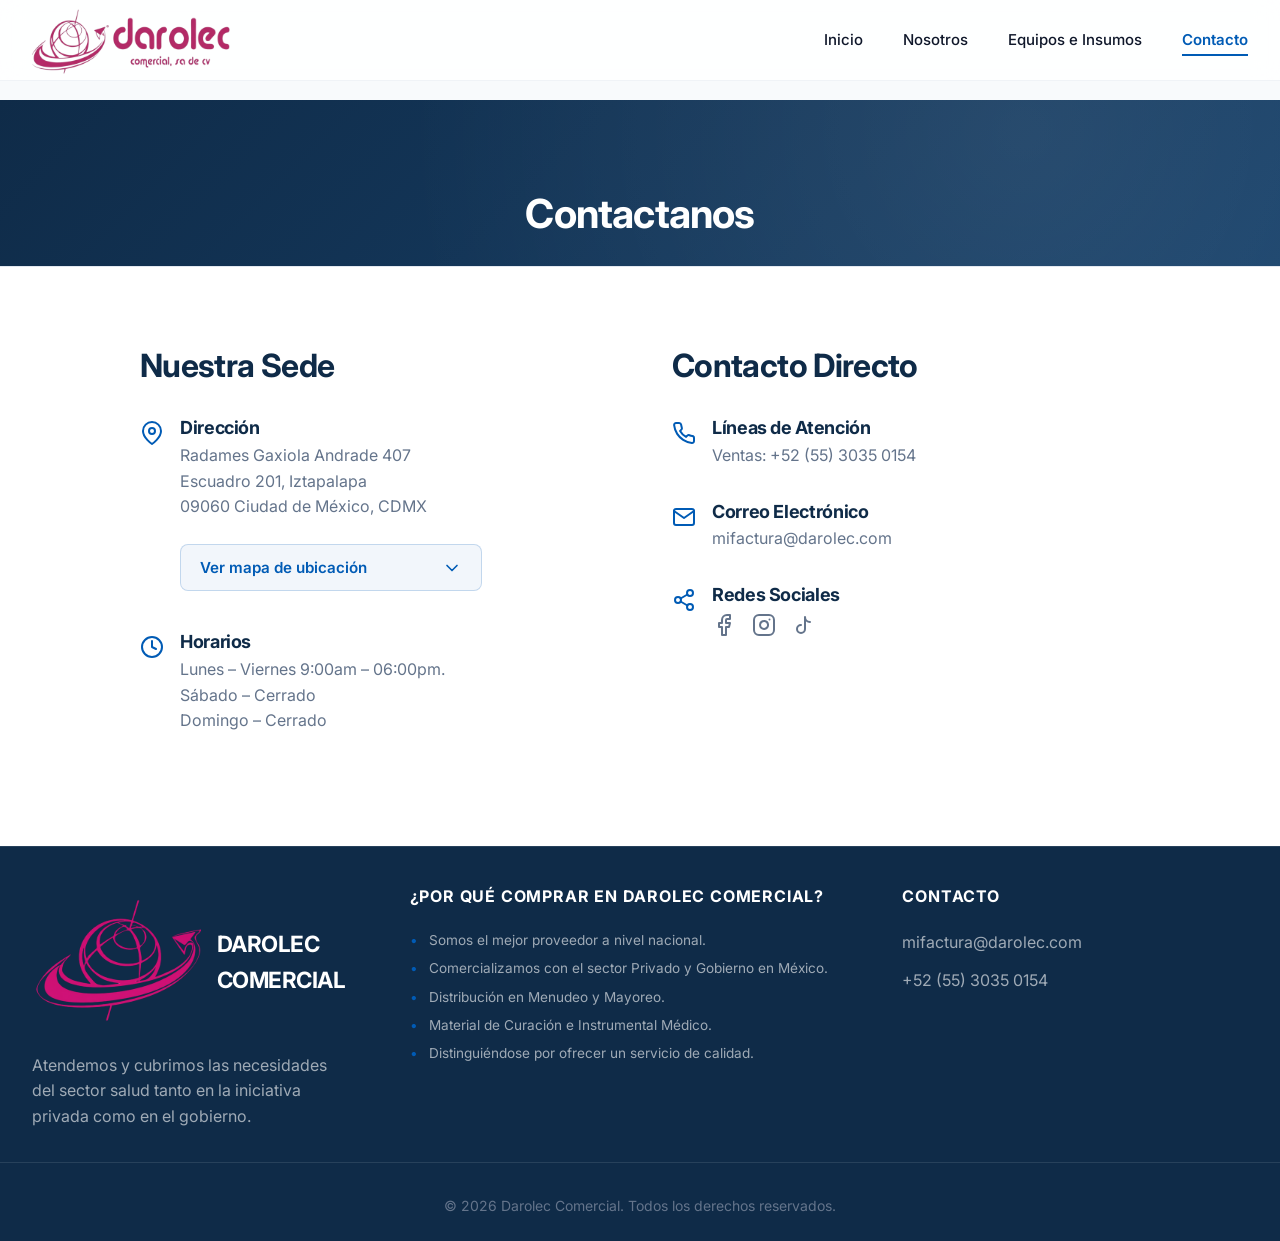
==== commit f034862f: "1.1 reajustes" ====
--- a/corporativa.html
+++ b/corporativa.html
@@ -12,11 +12,10 @@
     <link rel="preconnect" href="https://fonts.googleapis.com">
     <link rel="preconnect" href="https://fonts.gstatic.com" crossorigin>
     <link rel="dns-prefetch" href="https://fonts.googleapis.com">
-    <link rel="preload" href="css/styles.css" as="style">
+    <link rel="preload" href="css/styles.css" as="style" onload="this.rel='stylesheet'">
     <link rel="preload" href="assets/logos/logolargosinfondo.png" as="image" fetchpriority="high">
     <link href="https://fonts.googleapis.com/css2?family=Inter:wght@300;400;500;600;700&display=swap" rel="stylesheet">
-    <link rel="stylesheet" href="css/styles.css">
-
+    <noscript><link rel="stylesheet" href="css/styles.css"></noscript>
 </head>
 
 <body>
@@ -224,10 +223,6 @@
             <p>&copy; 2026 Darolec Comercial. Todos los derechos reservados.</p>
         </div>
     </footer>
-
-    <noscript>
-        <div class="noscript-warning">Este sitio requiere JavaScript para el menú y contenido interactivo. Por favor habilita JavaScript en tu navegador.</div>
-    </noscript>
     <script src="js/main.js" defer></script>
 </body>
 
--- a/css/styles.css
+++ b/css/styles.css
@@ -133,6 +133,11 @@
   line-height: 1.6;
   -webkit-font-smoothing: antialiased;
   -moz-osx-font-smoothing: grayscale;
+}
+
+main {
+  padding-top: 100px;
+  min-height: calc(100vh - 100px);
 }
 
 /* Layout */
@@ -417,6 +422,7 @@
   display: flex;
   align-items: center;
   padding-top: 140px;
+  padding-bottom: 80px;
   overflow: hidden;
 }
 
@@ -456,10 +462,17 @@
   flex: 1;
   min-width: 280px;
   width: 100%;
-  max-width: 550px;
+  max-width: 450px;
   z-index: 2;
   color: #fff;
-  padding-right: 2rem;
+  padding-right: 0;
+}
+
+.hero-cards-container {
+  flex: 1.5;
+  min-width: 320px;
+  max-width: 900px;
+  z-index: 2;
 }
 
 .hero-main-title {
@@ -491,6 +504,8 @@
   padding: 8px 10px 8px 24px;
   box-shadow: 0 10px 30px rgba(0, 0, 0, 0.2);
   transition: all var(--transition-smooth);
+  max-width: 550px;
+  margin: 0 auto;
 }
 
 .search-glass-container:focus-within {
@@ -532,201 +547,209 @@
   transform: scale(1.05);
 }
 
-/* Hero Animated Gallery (Orbit Design) */
+/* Hero Interactive Columns Gallery */
 .hero-animated-gallery {
   flex: 1;
-  min-width: 280px;
-  width: 100%;
-  height: 500px;
+  min-width: 320px;
+  width: 100%;
+  max-width: 1150px;
+  display: flex;
+  justify-content: center;
+  align-items: center;
+}
+
+.hero-interactive-columns {
+  width: 100%;
+  display: grid;
+  grid-template-columns: repeat(4, 1fr);
+  gap: 1rem;
+  padding: 1.6rem;
+  background: rgba(255, 255, 255, 0.08);
+  border: 1px solid rgba(255, 255, 255, 0.14);
+  border-radius: 28px;
+  box-shadow: 0 30px 70px rgba(0, 0, 0, 0.15);
+  backdrop-filter: blur(20px);
+}
+
+.hero-column-card {
+  display: flex;
+  flex-direction: column;
+  text-decoration: none;
+  border-radius: 20px;
+  overflow: hidden;
+  background: rgba(255, 255, 255, 0.06);
+  border: 1px solid rgba(255, 255, 255, 0.12);
+  transition: all 0.4s cubic-bezier(0.34, 1.56, 0.64, 1);
+  cursor: pointer;
   position: relative;
-  display: flex;
+  height: 100%;
+  min-height: 320px;
+}
+
+.hero-column-header {
+  padding: 1.3rem 0.9rem;
+  background: rgba(255, 255, 255, 0.08);
+  border-bottom: 1px solid rgba(255, 255, 255, 0.1);
+  display: flex;
+  align-items: center;
   justify-content: center;
-  align-items: center;
-  perspective: 1000px;
-}
-
-.gallery-orbit {
-  position: relative;
-  width: 400px;
-  height: 400px;
-  border-radius: 50%;
-  border: 1px dashed rgba(255, 255, 255, 0.15);
-  animation: slowSpin 30s linear infinite;
-  display: flex;
+  text-align: center;
+  flex-shrink: 0;
+  height: 80px;
+}
+
+.hero-column-brand {
+  font-size: 0.9rem;
+  font-weight: 800;
+  text-transform: uppercase;
+  letter-spacing: 0.16em;
+  writing-mode: vertical-rl;
+  transform: rotate(180deg);
+  padding: 0.8rem;
+  display: block;
+  line-height: 1.4;
+}
+
+.hero-column-content {
+  flex: 1;
+  display: flex;
+  align-items: center;
   justify-content: center;
-  align-items: center;
-}
-
-.gallery-center-glow {
-  position: absolute;
-  width: 150px;
-  height: 150px;
-  background: radial-gradient(circle, rgba(0, 163, 255, 0.4) 0%, transparent 70%);
-  border-radius: 50%;
-  filter: blur(20px);
-  animation: pulseGlow 4s infinite alternate ease-in-out;
-}
-
-.orbit-item {
-  position: absolute;
-  width: 140px;
-  height: 140px;
-  transform-origin: center;
-  animation: counterSpin 30s linear infinite;
-}
-
-/* Base counter rotation for items so they stay upright */
-.item-card {
-  width: 100%;
-  height: 100%;
-  background: rgba(255, 255, 255, 0.03);
-  backdrop-filter: blur(12px);
-  -webkit-backdrop-filter: blur(12px);
-  border: 1px solid rgba(255, 255, 255, 0.15);
-  border-radius: 20px;
-  display: flex;
-  justify-content: center;
-  align-items: center;
-  position: relative;
-  box-shadow: 0 10px 25px rgba(0, 0, 0, 0.2);
-  transition: all 0.4s ease;
-  text-decoration: none;
-}
-
-.item-card:hover {
-  transform: scale(1.2) !important;
-  z-index: 20;
-  border-color: rgba(255, 255, 255, 0.4);
-  background: rgba(255, 255, 255, 0.1);
-  box-shadow: 0 20px 40px rgba(0, 0, 0, 0.4);
-}
-
-.item-card-bg {
-  position: absolute;
-  inset: 0;
-  border-radius: 20px;
-  opacity: 0.5;
+  overflow: hidden;
+  background: linear-gradient(135deg, rgba(0, 0, 0, 0.1) 0%, rgba(0, 0, 0, 0.05) 100%);
+  opacity: 0;
+  transform: scale(0.9);
+  transition: opacity 0.4s ease, transform 0.4s ease;
+}
+
+.hero-column-content img {
+  width: 85%;
+  height: auto;
+  max-height: 200px;
+  object-fit: contain;
+}
+
+.hero-column-footer {
+  padding: 1rem 0.9rem;
+  text-align: center;
+  border-top: 1px solid rgba(255, 255, 255, 0.1);
+  background: rgba(255, 255, 255, 0.04);
+  flex-shrink: 0;
+}
+
+.hero-column-footer h3 {
+  margin: 0;
+  font-size: 0.9rem;
+  line-height: 1.3;
+  color: #fff;
+  font-weight: 700;
+  opacity: 1;
   transition: opacity 0.4s ease;
-  z-index: 0;
-}
-
-.item-card:hover .item-card-bg {
+}
+
+.hero-column-card:hover {
+  background: rgba(255, 255, 255, 0.12);
+  border-color: rgba(255, 255, 255, 0.26);
+  box-shadow: 0 16px 40px rgba(0, 0, 0, 0.2);
+  transform: translateY(-4px);
+}
+
+.hero-column-card:hover .hero-column-content {
   opacity: 1;
-}
-
-.fushan-glow {
-  background: radial-gradient(circle at 50% 50%, rgba(16, 185, 129, 0.2) 0%, transparent 70%);
-}
-
-.curaway-glow {
-  background: radial-gradient(circle at 50% 50%, rgba(220, 38, 38, 0.2) 0%, transparent 70%);
-}
-
-.zhongshan-glow {
-  background: radial-gradient(circle at 50% 50%, rgba(0, 163, 255, 0.2) 0%, transparent 70%);
-}
-
-.kindly-glow {
-  background: radial-gradient(circle at 50% 50%, rgba(139, 92, 246, 0.2) 0%, transparent 70%);
-}
-
-.item-card img {
-  width: 80%;
-  height: 80%;
-  object-fit: contain;
-  z-index: 1;
-  filter: drop-shadow(0 8px 12px rgba(0, 0, 0, 0.3));
-  transition: transform 0.4s ease;
-}
-
-.item-card:hover img {
-  transform: scale(1.1);
-}
-
-.item-tag {
-  position: absolute;
-  bottom: -12px;
-  padding: 4px 12px;
-  color: #fff;
-  font-size: 0.7rem;
-  font-weight: 700;
-  border-radius: 12px;
-  white-space: nowrap;
-  opacity: 0;
-  transform: translateY(10px);
-  transition: all 0.3s ease;
-  z-index: 2;
-  box-shadow: 0 4px 10px rgba(0, 0, 0, 0.3);
-}
-
-.item-card:hover .item-tag {
-  opacity: 1;
-  transform: translateY(0);
+  transform: scale(1);
+}
+
+.hero-column-card:hover .hero-column-footer h3 {
+  opacity: 0.9;
+}
+
+.curaway-tag {
+  color: #fee2e2;
 }
 
 .fushan-tag {
-  background: #10b981;
-}
-
-.curaway-tag {
-  background: #dc2626;
+  color: #d1fae5;
 }
 
 .zhongshan-tag {
-  background: #0ea5e9;
+  color: #bfdbfe;
 }
 
 .kindly-tag {
-  background: #8b5cf6;
-}
-
-/* Positioning on the orbit (Perfect Pentagon for 5 items) */
-.item-1 {
-  top: -50px;
-  left: 130px;
-}
-
-.item-2 {
-  top: 75px;
-  left: 301px;
-}
-
-.item-3 {
-  top: 275px;
-  left: 235px;
-}
-
-.item-4 {
-  top: 275px;
-  left: 25px;
-}
-
-.item-5 {
-  top: 75px;
-  left: -41px;
-}
-
-@keyframes slowSpin {
-  100% {
-    transform: rotate(360deg);
-  }
-}
-
-@keyframes counterSpin {
-  100% {
-    transform: rotate(-360deg);
-  }
-}
-
-@keyframes pulseGlow {
-  0% {
-    transform: scale(0.8);
-    opacity: 0.4;
-  }
-
-  100% {
-    transform: scale(1.2);
-    opacity: 0.7;
+  color: #ddd6fe;
+}
+
+.weikand-tag {
+  color: #fce7f3;
+}
+
+@media (max-width: 1024px) {
+  .hero-interactive-columns {
+    grid-template-columns: repeat(4, 1fr);
+    gap: 0.9rem;
+    padding: 1.4rem;
+  }
+
+  .hero-column-card {
+    min-height: 310px;
+  }
+}
+
+@media (max-width: 768px) {
+  .hero-interactive-columns {
+    grid-template-columns: repeat(2, 1fr);
+    gap: 0.8rem;
+    padding: 1.2rem;
+  }
+
+  .hero-column-card {
+    min-height: 290px;
+  }
+
+  .hero-column-header {
+    height: 70px;
+    padding: 1rem 0.8rem;
+  }
+
+  .hero-column-brand {
+    font-size: 0.8rem;
+  }
+
+  .hero-column-footer {
+    padding: 0.8rem;
+  }
+
+  .hero-column-footer h3 {
+    font-size: 0.85rem;
+  }
+}
+
+@media (max-width: 576px) {
+  .hero-interactive-columns {
+    grid-template-columns: 1fr;
+    gap: 0.7rem;
+    padding: 1rem;
+  }
+
+  .hero-column-card {
+    min-height: 270px;
+  }
+
+  .hero-column-header {
+    height: 60px;
+    padding: 0.8rem;
+  }
+
+  .hero-column-brand {
+    font-size: 0.75rem;
+  }
+
+  .hero-column-footer {
+    padding: 0.7rem;
+  }
+
+  .hero-column-footer h3 {
+    font-size: 0.8rem;
   }
 }
 
@@ -3347,3 +3370,316 @@
     bottom: 0.85rem;
   }
 }
+
+/* Custom Product Cards Grid in Hero Section (Part 11 layout) */
+.product-cards-grid {
+  display: grid;
+  grid-template-columns: 1fr;
+  gap: 2rem;
+  width: 100%;
+}
+
+/* Card Base Mobile Layout (Vertical card) */
+.product-cards-grid .card {
+  position: relative;
+  overflow: hidden;
+  border-radius: 24px;
+  box-shadow: 0 10px 30px rgba(0, 0, 0, 0.2);
+  transition: all 0.4s cubic-bezier(0.165, 0.84, 0.44, 1);
+  display: flex;
+  flex-direction: column;
+  height: 410px; /* 10% smaller */
+  background: #ffffff;
+  border: 1px solid rgba(0, 0, 0, 0.05);
+}
+
+.product-cards-grid .card:hover {
+  transform: translateY(-6px);
+  box-shadow: 0 18px 35px rgba(0, 0, 0, 0.25);
+  border-color: rgba(0, 0, 0, 0.08);
+}
+
+.product-cards-grid .image-link {
+  width: 100%;
+  height: 160px;
+  border-top-left-radius: 24px;
+  border-top-right-radius: 24px;
+  border-bottom: 1px solid rgba(0, 0, 0, 0.04);
+  overflow: hidden;
+  display: block;
+}
+
+.product-cards-grid .image {
+  width: 100%;
+  height: 100%;
+  object-fit: contain; /* centers the product image without cropping */
+  background-color: #ffffff;
+  transition: transform 0.5s ease;
+  object-position: center;
+  display: block;
+}
+
+.product-cards-grid .card:hover .image {
+  transform: scale(1.05);
+}
+
+.product-cards-grid .content {
+  display: flex;
+  flex-direction: column;
+  padding: 16px;
+  flex: 1;
+  color: #333333;
+}
+
+.product-cards-grid .content h2 {
+  font-size: 1.15rem;
+  font-weight: 700;
+  color: var(--primary);
+  margin: 0 0 2px 0;
+  line-height: 1.25;
+}
+
+.product-cards-grid .content h3 {
+  font-size: 0.75rem;
+  font-weight: 700;
+  color: var(--accent);
+  text-transform: uppercase;
+  letter-spacing: 1px;
+  margin: 0 0 8px 0;
+}
+
+.product-cards-grid .content p {
+  font-size: 0.78rem;
+  line-height: 1.35;
+  color: #555555;
+  margin: 0 0 10px 0;
+  display: -webkit-box;
+  -webkit-line-clamp: 3;
+  line-clamp: 3;
+  -webkit-box-orient: vertical;
+  overflow: hidden;
+}
+
+.product-cards-grid .read-more {
+  display: none;
+}
+
+.product-cards-grid .details {
+  display: flex;
+  gap: 6px;
+  margin-bottom: 12px;
+  flex-wrap: wrap;
+}
+
+.product-cards-grid .item {
+  display: inline-flex;
+  align-items: center;
+  gap: 6px;
+  font-size: 0.72rem;
+  background: rgba(0, 102, 204, 0.06);
+  border: 1px solid rgba(0, 102, 204, 0.1);
+  padding: 3px 8px;
+  border-radius: 20px;
+  color: #0066cc;
+}
+
+.product-cards-grid .item svg {
+  stroke: #0066cc;
+  width: 14px;
+  height: 14px;
+}
+
+.product-cards-grid .buttons {
+  display: flex;
+  gap: 8px;
+  margin-top: auto; /* push buttons to bottom */
+  align-items: center;
+  width: 100%;
+}
+
+.product-cards-grid .primary-btn {
+  flex: 1;
+  background: var(--primary);
+  color: #ffffff;
+  border: none;
+  border-radius: 30px;
+  padding: 8px 16px;
+  font-size: 0.85rem;
+  font-weight: 700;
+  text-align: center;
+  text-decoration: none;
+  cursor: pointer;
+  transition: all 0.2s ease;
+}
+
+.product-cards-grid .primary-btn:hover {
+  background: var(--accent);
+}
+
+.product-cards-grid .icon-btn {
+  background: rgba(0, 0, 0, 0.04);
+  border: 1px solid rgba(0, 0, 0, 0.06);
+  color: var(--primary);
+  width: 36px;
+  height: 36px;
+  border-radius: 50%;
+  display: flex;
+  align-items: center;
+  justify-content: center;
+  cursor: pointer;
+  transition: all 0.3s ease;
+}
+
+.product-cards-grid .icon-btn:hover {
+  background: rgba(0, 102, 204, 0.1);
+  color: #ff3366;
+}
+
+.product-cards-grid .icon-btn svg {
+  transition: all 0.3s ease;
+}
+
+/* Tablet Layout Grid (2x2 vertical cards) */
+@media (min-width: 768px) {
+  .product-cards-grid {
+    grid-template-columns: repeat(2, 1fr);
+    gap: 1.5rem;
+  }
+}
+
+@media (max-width: 992px) {
+  .hero-cards-container {
+    max-width: 100%;
+    width: 100%;
+    margin-top: 2rem;
+    padding-left: 0;
+  }
+}
+
+/* Desktop Layout (Adapt to horizontal cards) */
+@media (min-width: 1200px) {
+  .hero-cards-container {
+    padding-left: 45px;
+  }
+
+  .product-cards-grid {
+    gap: 3.5rem; /* larger gap between columns to allow horizontal separation */
+  }
+
+  .product-cards-grid .card {
+    flex-direction: row;
+    height: 230px; /* 10% smaller height */
+    overflow: visible;
+  }
+
+  .product-cards-grid .card:hover {
+    border-color: #ffffff;
+  }
+
+  .product-cards-grid .image-link {
+    position: static;
+    width: 44%;
+    min-width: 44%;
+    height: 100%;
+    margin-left: -24px; /* decreased margin left to create separate spacing */
+    align-self: stretch;
+    border-radius: 20px;
+    box-shadow: 0 10px 25px rgba(0, 0, 0, 0.15);
+    z-index: 5;
+    border-bottom: none;
+    border: 1px solid rgba(0, 0, 0, 0.04);
+    overflow: hidden;
+    display: block;
+  }
+
+  .product-cards-grid .image {
+    width: 100%;
+    height: 100%;
+    margin-left: 0;
+    border-radius: 0;
+    box-shadow: none;
+    border: none;
+  }
+
+  .product-cards-grid .content {
+    width: 56%;
+    padding: 16px 16px 16px 12px;
+    background: transparent;
+    color: #333333;
+    justify-content: center;
+  }
+
+  .product-cards-grid .content h2 {
+    color: var(--primary);
+    text-shadow: none;
+    font-size: 1.1rem;
+    margin: 0 0 2px 0;
+  }
+
+  .product-cards-grid .content h3 {
+    color: var(--accent);
+    text-shadow: none;
+    font-size: 0.75rem;
+    margin-bottom: 6px;
+  }
+
+  .product-cards-grid .content p {
+    color: #555555;
+    text-shadow: none;
+    font-size: 0.76rem;
+    line-height: 1.35;
+    margin-bottom: 8px;
+  }
+
+  .product-cards-grid .details {
+    margin-bottom: 10px;
+    gap: 6px;
+  }
+
+  .product-cards-grid .item {
+    background: rgba(0, 102, 204, 0.06);
+    border: 1px solid rgba(0, 102, 204, 0.1);
+    color: #0066cc;
+    font-size: 0.72rem;
+    padding: 3px 8px;
+  }
+
+  .product-cards-grid .item svg {
+    stroke: #0066cc;
+    width: 14px;
+    height: 14px;
+  }
+
+  .product-cards-grid .buttons {
+    align-items: center;
+    gap: 6px;
+  }
+
+  .product-cards-grid .primary-btn {
+    background: var(--primary);
+    color: #ffffff;
+    padding: 8px 14px;
+    font-size: 0.8rem;
+    max-width: 80%;
+  }
+
+  .product-cards-grid .primary-btn:hover {
+    background: var(--accent);
+  }
+
+  .product-cards-grid .icon-btn {
+    position: static;
+    z-index: 1;
+    background: rgba(0, 0, 0, 0.04);
+    border: 1px solid rgba(0, 0, 0, 0.06);
+    color: var(--primary);
+    width: 36px;
+    height: 36px;
+    box-shadow: none;
+  }
+
+  .product-cards-grid .icon-btn:hover {
+    background: rgba(0, 102, 204, 0.1);
+    color: #ff3366;
+  }
+}
--- a/css/styles.css
+++ b/css/styles.css
@@ -133,6 +133,11 @@
   line-height: 1.6;
   -webkit-font-smoothing: antialiased;
   -moz-osx-font-smoothing: grayscale;
+}
+
+main {
+  padding-top: 100px;
+  min-height: calc(100vh - 100px);
 }
 
 /* Layout */
@@ -417,6 +422,7 @@
   display: flex;
   align-items: center;
   padding-top: 140px;
+  padding-bottom: 80px;
   overflow: hidden;
 }
 
@@ -456,10 +462,17 @@
   flex: 1;
   min-width: 280px;
   width: 100%;
-  max-width: 550px;
+  max-width: 450px;
   z-index: 2;
   color: #fff;
-  padding-right: 2rem;
+  padding-right: 0;
+}
+
+.hero-cards-container {
+  flex: 1.5;
+  min-width: 320px;
+  max-width: 900px;
+  z-index: 2;
 }
 
 .hero-main-title {
@@ -491,6 +504,8 @@
   padding: 8px 10px 8px 24px;
   box-shadow: 0 10px 30px rgba(0, 0, 0, 0.2);
   transition: all var(--transition-smooth);
+  max-width: 550px;
+  margin: 0 auto;
 }
 
 .search-glass-container:focus-within {
@@ -532,201 +547,209 @@
   transform: scale(1.05);
 }
 
-/* Hero Animated Gallery (Orbit Design) */
+/* Hero Interactive Columns Gallery */
 .hero-animated-gallery {
   flex: 1;
-  min-width: 280px;
-  width: 100%;
-  height: 500px;
+  min-width: 320px;
+  width: 100%;
+  max-width: 1150px;
+  display: flex;
+  justify-content: center;
+  align-items: center;
+}
+
+.hero-interactive-columns {
+  width: 100%;
+  display: grid;
+  grid-template-columns: repeat(4, 1fr);
+  gap: 1rem;
+  padding: 1.6rem;
+  background: rgba(255, 255, 255, 0.08);
+  border: 1px solid rgba(255, 255, 255, 0.14);
+  border-radius: 28px;
+  box-shadow: 0 30px 70px rgba(0, 0, 0, 0.15);
+  backdrop-filter: blur(20px);
+}
+
+.hero-column-card {
+  display: flex;
+  flex-direction: column;
+  text-decoration: none;
+  border-radius: 20px;
+  overflow: hidden;
+  background: rgba(255, 255, 255, 0.06);
+  border: 1px solid rgba(255, 255, 255, 0.12);
+  transition: all 0.4s cubic-bezier(0.34, 1.56, 0.64, 1);
+  cursor: pointer;
   position: relative;
-  display: flex;
+  height: 100%;
+  min-height: 320px;
+}
+
+.hero-column-header {
+  padding: 1.3rem 0.9rem;
+  background: rgba(255, 255, 255, 0.08);
+  border-bottom: 1px solid rgba(255, 255, 255, 0.1);
+  display: flex;
+  align-items: center;
   justify-content: center;
-  align-items: center;
-  perspective: 1000px;
-}
-
-.gallery-orbit {
-  position: relative;
-  width: 400px;
-  height: 400px;
-  border-radius: 50%;
-  border: 1px dashed rgba(255, 255, 255, 0.15);
-  animation: slowSpin 30s linear infinite;
-  display: flex;
+  text-align: center;
+  flex-shrink: 0;
+  height: 80px;
+}
+
+.hero-column-brand {
+  font-size: 0.9rem;
+  font-weight: 800;
+  text-transform: uppercase;
+  letter-spacing: 0.16em;
+  writing-mode: vertical-rl;
+  transform: rotate(180deg);
+  padding: 0.8rem;
+  display: block;
+  line-height: 1.4;
+}
+
+.hero-column-content {
+  flex: 1;
+  display: flex;
+  align-items: center;
   justify-content: center;
-  align-items: center;
-}
-
-.gallery-center-glow {
-  position: absolute;
-  width: 150px;
-  height: 150px;
-  background: radial-gradient(circle, rgba(0, 163, 255, 0.4) 0%, transparent 70%);
-  border-radius: 50%;
-  filter: blur(20px);
-  animation: pulseGlow 4s infinite alternate ease-in-out;
-}
-
-.orbit-item {
-  position: absolute;
-  width: 140px;
-  height: 140px;
-  transform-origin: center;
-  animation: counterSpin 30s linear infinite;
-}
-
-/* Base counter rotation for items so they stay upright */
-.item-card {
-  width: 100%;
-  height: 100%;
-  background: rgba(255, 255, 255, 0.03);
-  backdrop-filter: blur(12px);
-  -webkit-backdrop-filter: blur(12px);
-  border: 1px solid rgba(255, 255, 255, 0.15);
-  border-radius: 20px;
-  display: flex;
-  justify-content: center;
-  align-items: center;
-  position: relative;
-  box-shadow: 0 10px 25px rgba(0, 0, 0, 0.2);
-  transition: all 0.4s ease;
-  text-decoration: none;
-}
-
-.item-card:hover {
-  transform: scale(1.2) !important;
-  z-index: 20;
-  border-color: rgba(255, 255, 255, 0.4);
-  background: rgba(255, 255, 255, 0.1);
-  box-shadow: 0 20px 40px rgba(0, 0, 0, 0.4);
-}
-
-.item-card-bg {
-  position: absolute;
-  inset: 0;
-  border-radius: 20px;
-  opacity: 0.5;
+  overflow: hidden;
+  background: linear-gradient(135deg, rgba(0, 0, 0, 0.1) 0%, rgba(0, 0, 0, 0.05) 100%);
+  opacity: 0;
+  transform: scale(0.9);
+  transition: opacity 0.4s ease, transform 0.4s ease;
+}
+
+.hero-column-content img {
+  width: 85%;
+  height: auto;
+  max-height: 200px;
+  object-fit: contain;
+}
+
+.hero-column-footer {
+  padding: 1rem 0.9rem;
+  text-align: center;
+  border-top: 1px solid rgba(255, 255, 255, 0.1);
+  background: rgba(255, 255, 255, 0.04);
+  flex-shrink: 0;
+}
+
+.hero-column-footer h3 {
+  margin: 0;
+  font-size: 0.9rem;
+  line-height: 1.3;
+  color: #fff;
+  font-weight: 700;
+  opacity: 1;
   transition: opacity 0.4s ease;
-  z-index: 0;
-}
-
-.item-card:hover .item-card-bg {
+}
+
+.hero-column-card:hover {
+  background: rgba(255, 255, 255, 0.12);
+  border-color: rgba(255, 255, 255, 0.26);
+  box-shadow: 0 16px 40px rgba(0, 0, 0, 0.2);
+  transform: translateY(-4px);
+}
+
+.hero-column-card:hover .hero-column-content {
   opacity: 1;
-}
-
-.fushan-glow {
-  background: radial-gradient(circle at 50% 50%, rgba(16, 185, 129, 0.2) 0%, transparent 70%);
-}
-
-.curaway-glow {
-  background: radial-gradient(circle at 50% 50%, rgba(220, 38, 38, 0.2) 0%, transparent 70%);
-}
-
-.zhongshan-glow {
-  background: radial-gradient(circle at 50% 50%, rgba(0, 163, 255, 0.2) 0%, transparent 70%);
-}
-
-.kindly-glow {
-  background: radial-gradient(circle at 50% 50%, rgba(139, 92, 246, 0.2) 0%, transparent 70%);
-}
-
-.item-card img {
-  width: 80%;
-  height: 80%;
-  object-fit: contain;
-  z-index: 1;
-  filter: drop-shadow(0 8px 12px rgba(0, 0, 0, 0.3));
-  transition: transform 0.4s ease;
-}
-
-.item-card:hover img {
-  transform: scale(1.1);
-}
-
-.item-tag {
-  position: absolute;
-  bottom: -12px;
-  padding: 4px 12px;
-  color: #fff;
-  font-size: 0.7rem;
-  font-weight: 700;
-  border-radius: 12px;
-  white-space: nowrap;
-  opacity: 0;
-  transform: translateY(10px);
-  transition: all 0.3s ease;
-  z-index: 2;
-  box-shadow: 0 4px 10px rgba(0, 0, 0, 0.3);
-}
-
-.item-card:hover .item-tag {
-  opacity: 1;
-  transform: translateY(0);
+  transform: scale(1);
+}
+
+.hero-column-card:hover .hero-column-footer h3 {
+  opacity: 0.9;
+}
+
+.curaway-tag {
+  color: #fee2e2;
 }
 
 .fushan-tag {
-  background: #10b981;
-}
-
-.curaway-tag {
-  background: #dc2626;
+  color: #d1fae5;
 }
 
 .zhongshan-tag {
-  background: #0ea5e9;
+  color: #bfdbfe;
 }
 
 .kindly-tag {
-  background: #8b5cf6;
-}
-
-/* Positioning on the orbit (Perfect Pentagon for 5 items) */
-.item-1 {
-  top: -50px;
-  left: 130px;
-}
-
-.item-2 {
-  top: 75px;
-  left: 301px;
-}
-
-.item-3 {
-  top: 275px;
-  left: 235px;
-}
-
-.item-4 {
-  top: 275px;
-  left: 25px;
-}
-
-.item-5 {
-  top: 75px;
-  left: -41px;
-}
-
-@keyframes slowSpin {
-  100% {
-    transform: rotate(360deg);
-  }
-}
-
-@keyframes counterSpin {
-  100% {
-    transform: rotate(-360deg);
-  }
-}
-
-@keyframes pulseGlow {
-  0% {
-    transform: scale(0.8);
-    opacity: 0.4;
-  }
-
-  100% {
-    transform: scale(1.2);
-    opacity: 0.7;
+  color: #ddd6fe;
+}
+
+.weikand-tag {
+  color: #fce7f3;
+}
+
+@media (max-width: 1024px) {
+  .hero-interactive-columns {
+    grid-template-columns: repeat(4, 1fr);
+    gap: 0.9rem;
+    padding: 1.4rem;
+  }
+
+  .hero-column-card {
+    min-height: 310px;
+  }
+}
+
+@media (max-width: 768px) {
+  .hero-interactive-columns {
+    grid-template-columns: repeat(2, 1fr);
+    gap: 0.8rem;
+    padding: 1.2rem;
+  }
+
+  .hero-column-card {
+    min-height: 290px;
+  }
+
+  .hero-column-header {
+    height: 70px;
+    padding: 1rem 0.8rem;
+  }
+
+  .hero-column-brand {
+    font-size: 0.8rem;
+  }
+
+  .hero-column-footer {
+    padding: 0.8rem;
+  }
+
+  .hero-column-footer h3 {
+    font-size: 0.85rem;
+  }
+}
+
+@media (max-width: 576px) {
+  .hero-interactive-columns {
+    grid-template-columns: 1fr;
+    gap: 0.7rem;
+    padding: 1rem;
+  }
+
+  .hero-column-card {
+    min-height: 270px;
+  }
+
+  .hero-column-header {
+    height: 60px;
+    padding: 0.8rem;
+  }
+
+  .hero-column-brand {
+    font-size: 0.75rem;
+  }
+
+  .hero-column-footer {
+    padding: 0.7rem;
+  }
+
+  .hero-column-footer h3 {
+    font-size: 0.8rem;
   }
 }
 
@@ -3347,3 +3370,316 @@
     bottom: 0.85rem;
   }
 }
+
+/* Custom Product Cards Grid in Hero Section (Part 11 layout) */
+.product-cards-grid {
+  display: grid;
+  grid-template-columns: 1fr;
+  gap: 2rem;
+  width: 100%;
+}
+
+/* Card Base Mobile Layout (Vertical card) */
+.product-cards-grid .card {
+  position: relative;
+  overflow: hidden;
+  border-radius: 24px;
+  box-shadow: 0 10px 30px rgba(0, 0, 0, 0.2);
+  transition: all 0.4s cubic-bezier(0.165, 0.84, 0.44, 1);
+  display: flex;
+  flex-direction: column;
+  height: 410px; /* 10% smaller */
+  background: #ffffff;
+  border: 1px solid rgba(0, 0, 0, 0.05);
+}
+
+.product-cards-grid .card:hover {
+  transform: translateY(-6px);
+  box-shadow: 0 18px 35px rgba(0, 0, 0, 0.25);
+  border-color: rgba(0, 0, 0, 0.08);
+}
+
+.product-cards-grid .image-link {
+  width: 100%;
+  height: 160px;
+  border-top-left-radius: 24px;
+  border-top-right-radius: 24px;
+  border-bottom: 1px solid rgba(0, 0, 0, 0.04);
+  overflow: hidden;
+  display: block;
+}
+
+.product-cards-grid .image {
+  width: 100%;
+  height: 100%;
+  object-fit: contain; /* centers the product image without cropping */
+  background-color: #ffffff;
+  transition: transform 0.5s ease;
+  object-position: center;
+  display: block;
+}
+
+.product-cards-grid .card:hover .image {
+  transform: scale(1.05);
+}
+
+.product-cards-grid .content {
+  display: flex;
+  flex-direction: column;
+  padding: 16px;
+  flex: 1;
+  color: #333333;
+}
+
+.product-cards-grid .content h2 {
+  font-size: 1.15rem;
+  font-weight: 700;
+  color: var(--primary);
+  margin: 0 0 2px 0;
+  line-height: 1.25;
+}
+
+.product-cards-grid .content h3 {
+  font-size: 0.75rem;
+  font-weight: 700;
+  color: var(--accent);
+  text-transform: uppercase;
+  letter-spacing: 1px;
+  margin: 0 0 8px 0;
+}
+
+.product-cards-grid .content p {
+  font-size: 0.78rem;
+  line-height: 1.35;
+  color: #555555;
+  margin: 0 0 10px 0;
+  display: -webkit-box;
+  -webkit-line-clamp: 3;
+  line-clamp: 3;
+  -webkit-box-orient: vertical;
+  overflow: hidden;
+}
+
+.product-cards-grid .read-more {
+  display: none;
+}
+
+.product-cards-grid .details {
+  display: flex;
+  gap: 6px;
+  margin-bottom: 12px;
+  flex-wrap: wrap;
+}
+
+.product-cards-grid .item {
+  display: inline-flex;
+  align-items: center;
+  gap: 6px;
+  font-size: 0.72rem;
+  background: rgba(0, 102, 204, 0.06);
+  border: 1px solid rgba(0, 102, 204, 0.1);
+  padding: 3px 8px;
+  border-radius: 20px;
+  color: #0066cc;
+}
+
+.product-cards-grid .item svg {
+  stroke: #0066cc;
+  width: 14px;
+  height: 14px;
+}
+
+.product-cards-grid .buttons {
+  display: flex;
+  gap: 8px;
+  margin-top: auto; /* push buttons to bottom */
+  align-items: center;
+  width: 100%;
+}
+
+.product-cards-grid .primary-btn {
+  flex: 1;
+  background: var(--primary);
+  color: #ffffff;
+  border: none;
+  border-radius: 30px;
+  padding: 8px 16px;
+  font-size: 0.85rem;
+  font-weight: 700;
+  text-align: center;
+  text-decoration: none;
+  cursor: pointer;
+  transition: all 0.2s ease;
+}
+
+.product-cards-grid .primary-btn:hover {
+  background: var(--accent);
+}
+
+.product-cards-grid .icon-btn {
+  background: rgba(0, 0, 0, 0.04);
+  border: 1px solid rgba(0, 0, 0, 0.06);
+  color: var(--primary);
+  width: 36px;
+  height: 36px;
+  border-radius: 50%;
+  display: flex;
+  align-items: center;
+  justify-content: center;
+  cursor: pointer;
+  transition: all 0.3s ease;
+}
+
+.product-cards-grid .icon-btn:hover {
+  background: rgba(0, 102, 204, 0.1);
+  color: #ff3366;
+}
+
+.product-cards-grid .icon-btn svg {
+  transition: all 0.3s ease;
+}
+
+/* Tablet Layout Grid (2x2 vertical cards) */
+@media (min-width: 768px) {
+  .product-cards-grid {
+    grid-template-columns: repeat(2, 1fr);
+    gap: 1.5rem;
+  }
+}
+
+@media (max-width: 992px) {
+  .hero-cards-container {
+    max-width: 100%;
+    width: 100%;
+    margin-top: 2rem;
+    padding-left: 0;
+  }
+}
+
+/* Desktop Layout (Adapt to horizontal cards) */
+@media (min-width: 1200px) {
+  .hero-cards-container {
+    padding-left: 45px;
+  }
+
+  .product-cards-grid {
+    gap: 3.5rem; /* larger gap between columns to allow horizontal separation */
+  }
+
+  .product-cards-grid .card {
+    flex-direction: row;
+    height: 230px; /* 10% smaller height */
+    overflow: visible;
+  }
+
+  .product-cards-grid .card:hover {
+    border-color: #ffffff;
+  }
+
+  .product-cards-grid .image-link {
+    position: static;
+    width: 44%;
+    min-width: 44%;
+    height: 100%;
+    margin-left: -24px; /* decreased margin left to create separate spacing */
+    align-self: stretch;
+    border-radius: 20px;
+    box-shadow: 0 10px 25px rgba(0, 0, 0, 0.15);
+    z-index: 5;
+    border-bottom: none;
+    border: 1px solid rgba(0, 0, 0, 0.04);
+    overflow: hidden;
+    display: block;
+  }
+
+  .product-cards-grid .image {
+    width: 100%;
+    height: 100%;
+    margin-left: 0;
+    border-radius: 0;
+    box-shadow: none;
+    border: none;
+  }
+
+  .product-cards-grid .content {
+    width: 56%;
+    padding: 16px 16px 16px 12px;
+    background: transparent;
+    color: #333333;
+    justify-content: center;
+  }
+
+  .product-cards-grid .content h2 {
+    color: var(--primary);
+    text-shadow: none;
+    font-size: 1.1rem;
+    margin: 0 0 2px 0;
+  }
+
+  .product-cards-grid .content h3 {
+    color: var(--accent);
+    text-shadow: none;
+    font-size: 0.75rem;
+    margin-bottom: 6px;
+  }
+
+  .product-cards-grid .content p {
+    color: #555555;
+    text-shadow: none;
+    font-size: 0.76rem;
+    line-height: 1.35;
+    margin-bottom: 8px;
+  }
+
+  .product-cards-grid .details {
+    margin-bottom: 10px;
+    gap: 6px;
+  }
+
+  .product-cards-grid .item {
+    background: rgba(0, 102, 204, 0.06);
+    border: 1px solid rgba(0, 102, 204, 0.1);
+    color: #0066cc;
+    font-size: 0.72rem;
+    padding: 3px 8px;
+  }
+
+  .product-cards-grid .item svg {
+    stroke: #0066cc;
+    width: 14px;
+    height: 14px;
+  }
+
+  .product-cards-grid .buttons {
+    align-items: center;
+    gap: 6px;
+  }
+
+  .product-cards-grid .primary-btn {
+    background: var(--primary);
+    color: #ffffff;
+    padding: 8px 14px;
+    font-size: 0.8rem;
+    max-width: 80%;
+  }
+
+  .product-cards-grid .primary-btn:hover {
+    background: var(--accent);
+  }
+
+  .product-cards-grid .icon-btn {
+    position: static;
+    z-index: 1;
+    background: rgba(0, 0, 0, 0.04);
+    border: 1px solid rgba(0, 0, 0, 0.06);
+    color: var(--primary);
+    width: 36px;
+    height: 36px;
+    box-shadow: none;
+  }
+
+  .product-cards-grid .icon-btn:hover {
+    background: rgba(0, 102, 204, 0.1);
+    color: #ff3366;
+  }
+}
